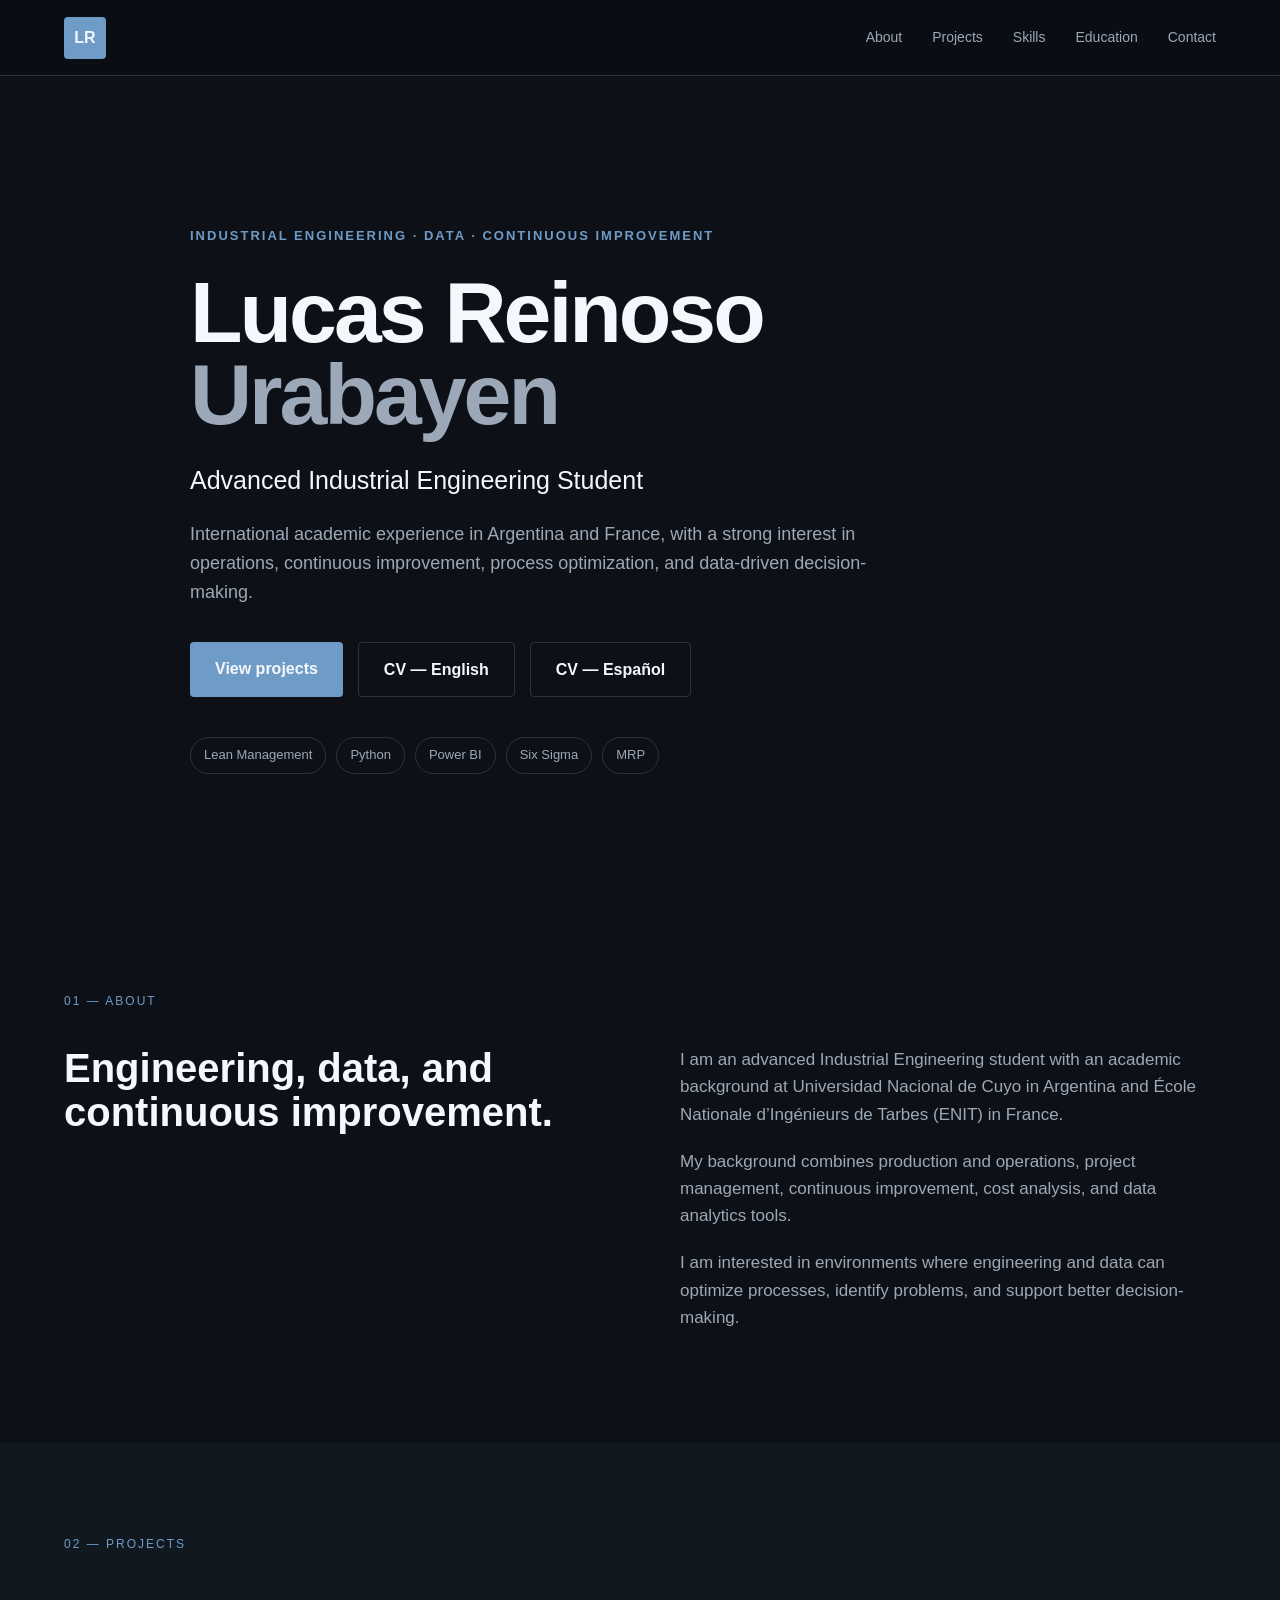
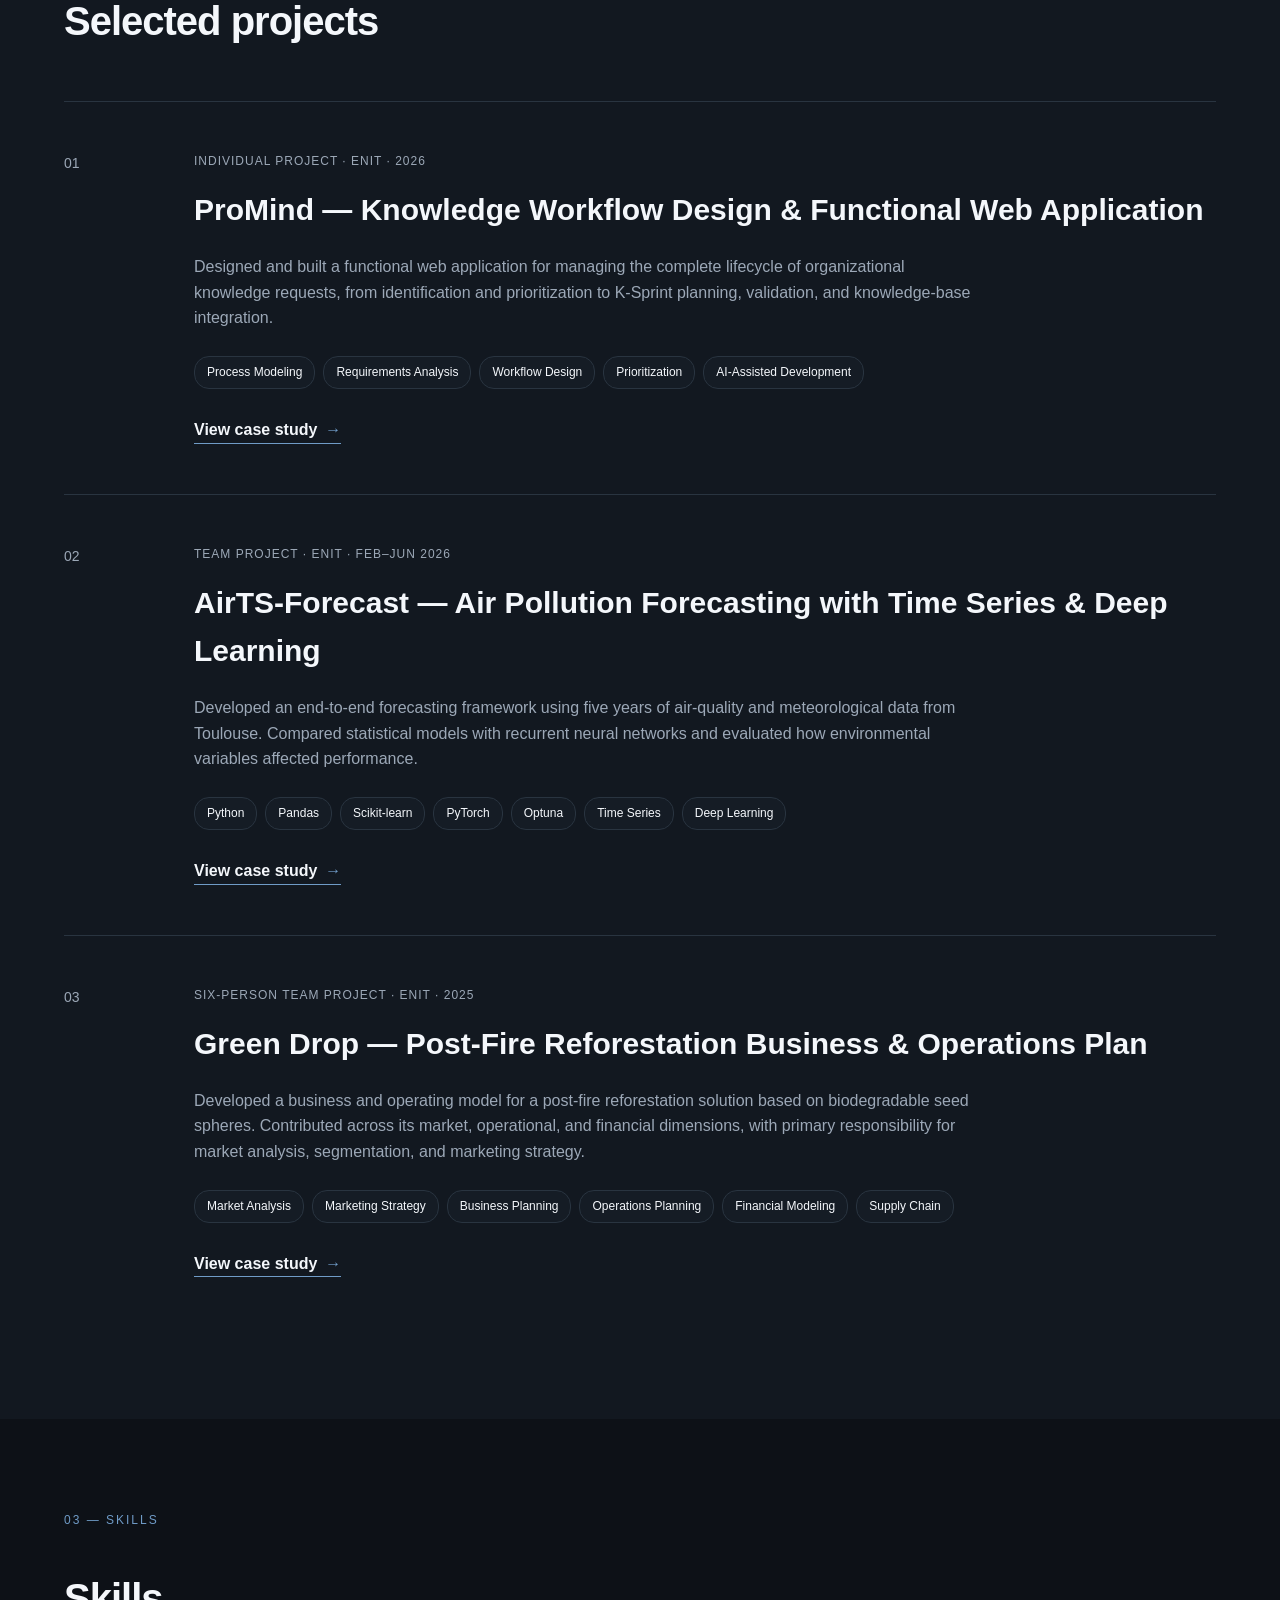
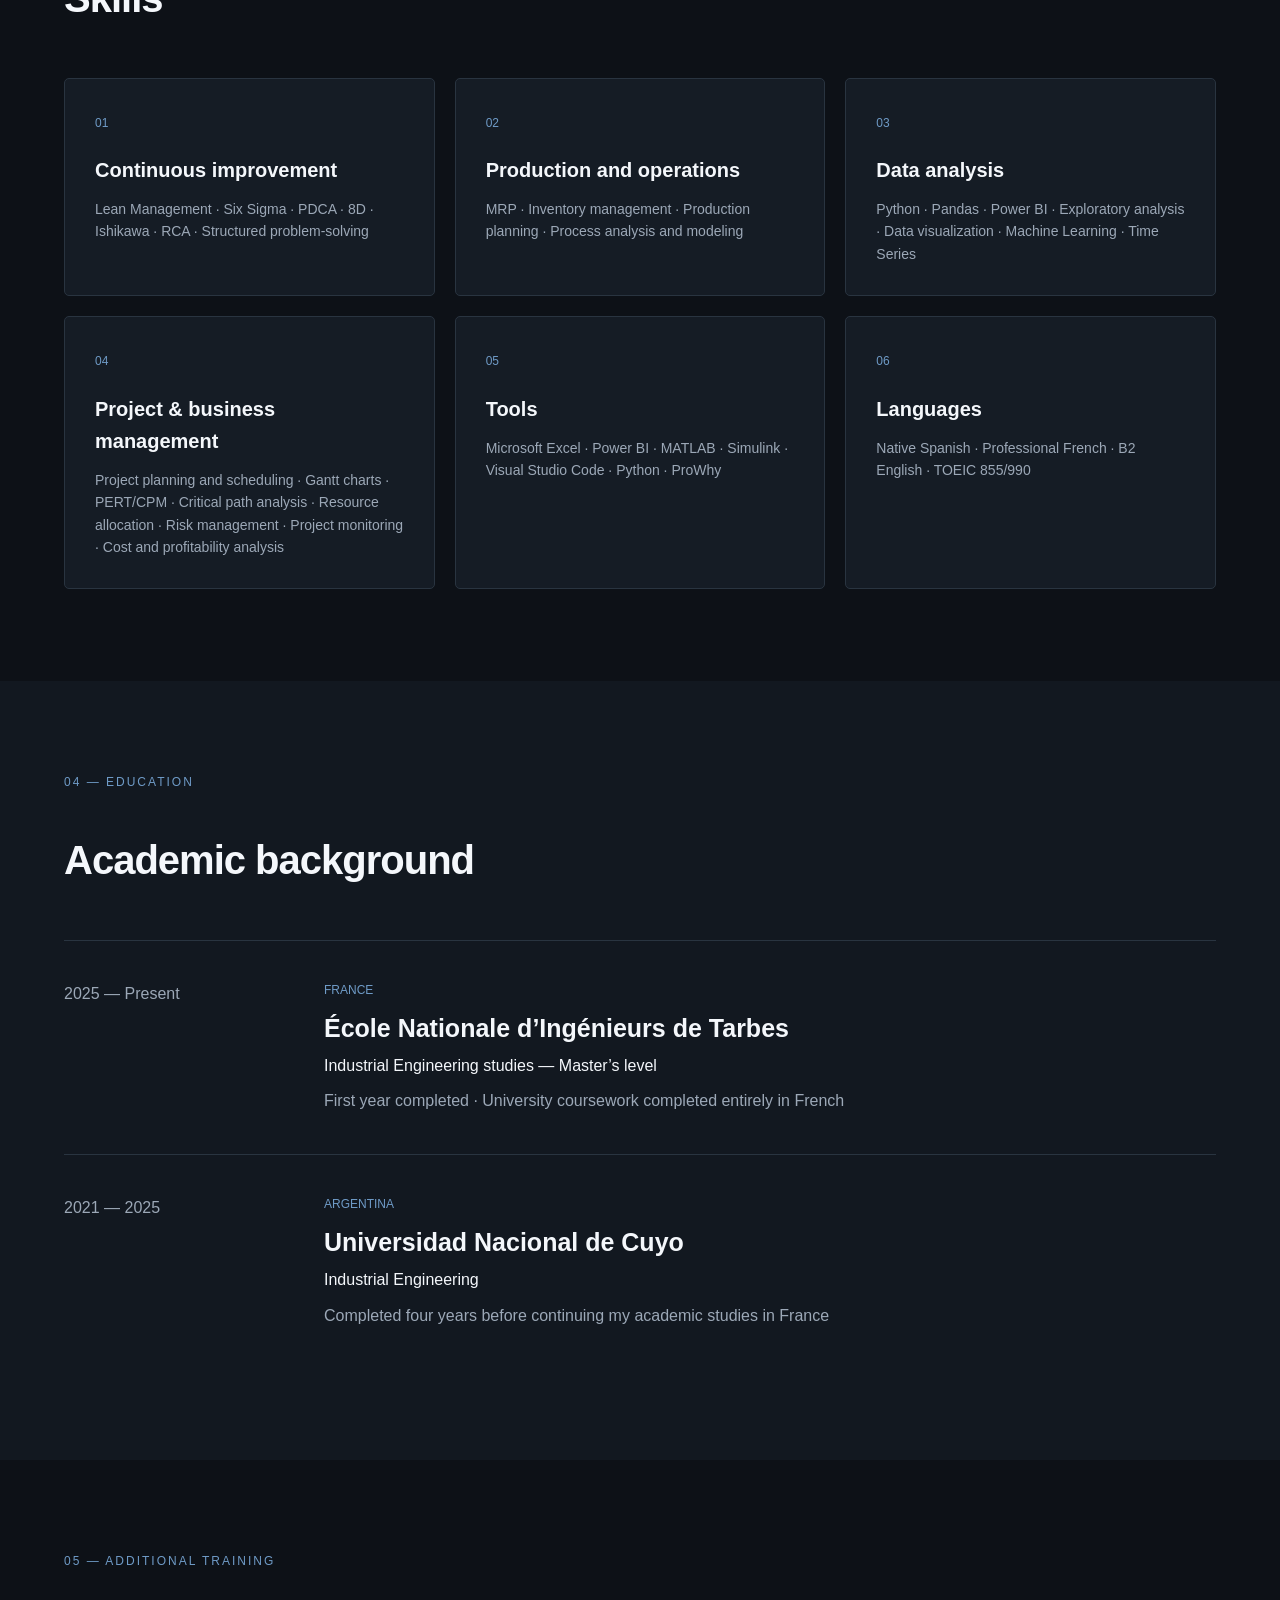
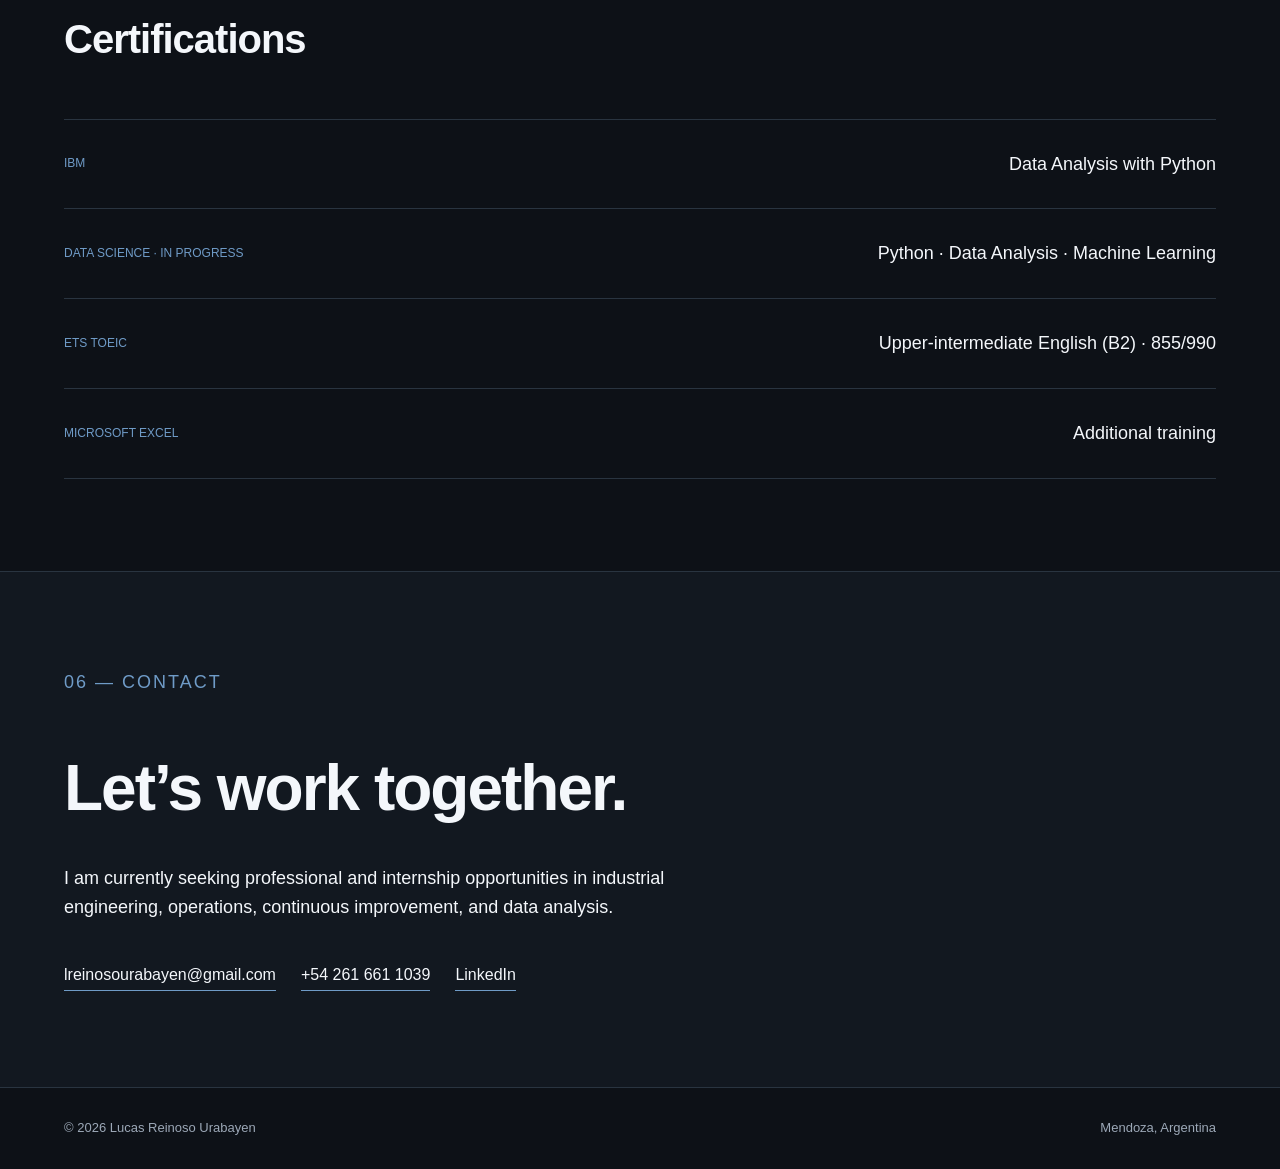
==== index.html @ ca8083bd "Add MATLAB and Simulink skills" ====
<!DOCTYPE html>
<html lang="en">
<head>
    <meta charset="UTF-8">
    <meta name="viewport" content="width=device-width, initial-scale=1.0">

    <title>Lucas Reinoso Urabayen | Industrial Engineering</title>

    <meta
        name="description"
        content="Professional portfolio of Lucas Reinoso Urabayen. Industrial engineering, operations, continuous improvement, and data analysis."
    >

    <link rel="stylesheet" href="style.css">
</head>

<body>

    <a class="skip-link" href="#main-content">Skip to main content</a>

    <!-- NAVBAR -->
    <header class="navbar">
        <div class="container nav-container">

            <a href="#home" class="logo" aria-label="Go to homepage">
                LR
            </a>

            <button class="menu-toggle" type="button" aria-expanded="false" aria-controls="main-nav">
                <span class="sr-only">Open menu</span>
                <span aria-hidden="true"></span>
                <span aria-hidden="true"></span>
            </button>

            <nav id="main-nav" aria-label="Main navigation">
                <a href="#about">About</a>
                <a href="#projects">Projects</a>
                <a href="#skills">Skills</a>
                <a href="#education">Education</a>
                <a href="#contact">Contact</a>
            </nav>

        </div>
    </header>


    <main id="main-content">

        <!-- HERO -->
        <section id="home" class="hero">

            <div class="container hero-content">

                <p class="eyebrow">
                    INDUSTRIAL ENGINEERING · DATA · CONTINUOUS IMPROVEMENT
                </p>

                <h1>
                    Lucas Reinoso
                    <span>Urabayen</span>
                </h1>

                <h2>
                    Advanced Industrial Engineering Student
                </h2>

                <p class="hero-description">
                    International academic experience in Argentina and France,
                    with a strong interest in operations, continuous improvement,
                    process optimization, and data-driven decision-making.
                </p>

                <div class="hero-buttons">

                    <a href="#projects" class="btn primary">
                        View projects
                    </a>

                    <a
                        href="Lucas_Reinoso_Urabayen_CV.pdf"
                        target="_blank"
                        rel="noopener noreferrer"
                        class="btn secondary"
                    >
                        CV — English
                    </a>

                    <a
                        href="Lucas_Reinoso_Urabayen_CV_ES.pdf"
                        target="_blank"
                        rel="noopener noreferrer"
                        class="btn secondary"
                    >
                        CV — Español
                    </a>

                </div>

                <div class="hero-tags">

                    <span>Lean Management</span>
                    <span>Python</span>
                    <span>Power BI</span>
                    <span>Six Sigma</span>
                    <span>MRP</span>

                </div>

            </div>

        </section>


        <!-- ABOUT -->
        <section id="about" class="section">

            <div class="container">

                <p class="section-label">01 — ABOUT</p>

                <div class="about-grid">

                    <div>
                        <h2>
                            Engineering, data, and continuous improvement.
                        </h2>
                    </div>

                    <div class="about-text">

                        <p>
                            I am an advanced Industrial Engineering student with
                            an academic background at Universidad Nacional de
                            Cuyo in Argentina and École Nationale d’Ingénieurs
                            de Tarbes (ENIT) in France.
                        </p>

                        <p>
                            My background combines production and operations,
                            project management, continuous improvement, cost
                            analysis, and data analytics tools.
                        </p>

                        <p>
                            I am interested in environments where engineering
                            and data can optimize processes, identify problems,
                            and support better decision-making.
                        </p>

                    </div>

                </div>

            </div>

        </section>


        <!-- PROJECTS -->
        <section id="projects" class="section projects-section">

            <div class="container">

                <p class="section-label">02 — PROJECTS</p>

                <h2 class="section-title">
                    Selected projects
                </h2>


                <!-- PROJECT 1 -->
                <article class="project-card">

                    <div class="project-number">
                        01
                    </div>

                    <div class="project-content">

                        <p class="project-type">
                            INDIVIDUAL PROJECT · ENIT · 2026
                        </p>

                        <h3>
                            ProMind — Knowledge Workflow Design &amp; Functional Web Application
                        </h3>

                        <p>
                            Designed and built a functional web application for
                            managing the complete lifecycle of organizational
                            knowledge requests, from identification and prioritization
                            to K-Sprint planning, validation, and knowledge-base integration.
                        </p>

                        <div class="project-tags">

                            <span>Process Modeling</span>
                            <span>Requirements Analysis</span>
                            <span>Workflow Design</span>
                            <span>Prioritization</span>
                            <span>AI-Assisted Development</span>

                        </div>

                        <a class="project-link" href="promind.html">
                            View case study <span aria-hidden="true">→</span>
                        </a>

                    </div>

                </article>


                <!-- PROJECT 2 -->
                <article class="project-card">

                    <div class="project-number">
                        02
                    </div>

                    <div class="project-content">

                        <p class="project-type">
                            TEAM PROJECT · ENIT · FEB–JUN 2026
                        </p>

                        <h3>
                            AirTS-Forecast — Air Pollution Forecasting with Time Series &amp; Deep Learning
                        </h3>

                        <p>
                            Developed an end-to-end forecasting framework using five
                            years of air-quality and meteorological data from Toulouse.
                            Compared statistical models with recurrent neural networks
                            and evaluated how environmental variables affected performance.
                        </p>

                        <div class="project-tags">

                            <span>Python</span>
                            <span>Pandas</span>
                            <span>Scikit-learn</span>
                            <span>PyTorch</span>
                            <span>Optuna</span>
                            <span>Time Series</span>
                            <span>Deep Learning</span>

                        </div>

                        <a class="project-link" href="airts-forecast.html">
                            View case study <span aria-hidden="true">→</span>
                        </a>

                    </div>

                </article>


                <!-- PROJECT 3 -->
                <article class="project-card">

                    <div class="project-number">
                        03
                    </div>

                    <div class="project-content">

                        <p class="project-type">
                            SIX-PERSON TEAM PROJECT · ENIT · 2025
                        </p>

                        <h3>
                            Green Drop — Post-Fire Reforestation Business &amp; Operations Plan
                        </h3>

                        <p>
                            Developed a business and operating model for a post-fire
                            reforestation solution based on biodegradable seed spheres.
                            Contributed across its market, operational, and financial
                            dimensions, with primary responsibility for market analysis,
                            segmentation, and marketing strategy.
                        </p>

                        <div class="project-tags">

                            <span>Market Analysis</span>
                            <span>Marketing Strategy</span>
                            <span>Business Planning</span>
                            <span>Operations Planning</span>
                            <span>Financial Modeling</span>
                            <span>Supply Chain</span>

                        </div>

                        <a class="project-link" href="green-drop.html">
                            View case study <span aria-hidden="true">→</span>
                        </a>

                    </div>

                </article>

            </div>

        </section>


        <!-- SKILLS -->
        <section id="skills" class="section">

            <div class="container">

                <p class="section-label">03 — SKILLS</p>

                <h2 class="section-title">
                    Skills
                </h2>

                <div class="skills-grid">


                    <div class="skill-card">

                        <span class="skill-number">01</span>

                        <h3>
                            Continuous improvement
                        </h3>

                        <p>
                            Lean Management · Six Sigma · PDCA · 8D · Ishikawa ·
                            RCA · Structured problem-solving
                        </p>

                    </div>


                    <div class="skill-card">

                        <span class="skill-number">02</span>

                        <h3>
                            Production and operations
                        </h3>

                        <p>
                            MRP · Inventory management · Production planning ·
                            Process analysis and modeling
                        </p>

                    </div>


                    <div class="skill-card">

                        <span class="skill-number">03</span>

                        <h3>
                            Data analysis
                        </h3>

                        <p>
                            Python · Pandas · Power BI · Exploratory analysis ·
                            Data visualization · Machine Learning · Time Series
                        </p>

                    </div>


                    <div class="skill-card">

                        <span class="skill-number">04</span>

                        <h3>
                            Project &amp; business management
                        </h3>

                        <p>
                            Project planning and scheduling · Gantt charts · PERT/CPM ·
                            Critical path analysis · Resource allocation · Risk management ·
                            Project monitoring · Cost and profitability analysis
                        </p>

                    </div>


                    <div class="skill-card">

                        <span class="skill-number">05</span>

                        <h3>
                            Tools
                        </h3>

                        <p>
                            Microsoft Excel · Power BI · MATLAB · Simulink ·
                            Visual Studio Code · Python · ProWhy
                        </p>

                    </div>


                    <div class="skill-card">

                        <span class="skill-number">06</span>

                        <h3>
                            Languages
                        </h3>

                        <p>
                            Native Spanish · Professional French · B2 English ·
                            TOEIC 855/990
                        </p>

                    </div>

                </div>

            </div>

        </section>


        <!-- EDUCATION -->
        <section id="education" class="section education-section">

            <div class="container">

                <p class="section-label">04 — EDUCATION</p>

                <h2 class="section-title">
                    Academic background
                </h2>


                <div class="education-item">

                    <div class="education-year">
                        2025 — Present
                    </div>

                    <div>

                        <p class="education-country">
                            FRANCE
                        </p>

                        <h3>
                            École Nationale d’Ingénieurs de Tarbes
                        </h3>

                        <p>
                            Industrial Engineering studies — Master’s level
                        </p>

                        <span>
                            First year completed · University coursework
                            completed entirely in French
                        </span>

                    </div>

                </div>


                <div class="education-item">

                    <div class="education-year">
                        2021 — 2025
                    </div>

                    <div>

                        <p class="education-country">
                            ARGENTINA
                        </p>

                        <h3>
                            Universidad Nacional de Cuyo
                        </h3>

                        <p>
                            Industrial Engineering
                        </p>

                        <span>
                            Completed four years before continuing my academic
                            studies in France
                        </span>

                    </div>

                </div>

            </div>

        </section>


        <!-- CERTIFICATIONS -->
        <section class="section">

            <div class="container">

                <p class="section-label">05 — ADDITIONAL TRAINING</p>

                <h2 class="section-title">
                    Certifications
                </h2>

                <div class="certifications">

                    <div class="certification">
                        <span>IBM</span>
                        <h3>
                            Data Analysis with Python
                        </h3>
                    </div>

                    <div class="certification">
                        <span>DATA SCIENCE · IN PROGRESS</span>
                        <h3>
                            Python · Data Analysis · Machine Learning
                        </h3>
                    </div>

                    <div class="certification">
                        <span>ETS TOEIC</span>
                        <h3>
                            Upper-intermediate English (B2) · 855/990
                        </h3>
                    </div>

                    <div class="certification">
                        <span>MICROSOFT EXCEL</span>
                        <h3>
                            Additional training
                        </h3>
                    </div>

                </div>

            </div>

        </section>


        <!-- CONTACT -->
        <section id="contact" class="contact-section">

            <div class="container">

                <p class="section-label">
                    06 — CONTACT
                </p>

                <h2>
                    Let’s work together.
                </h2>

                <p>
                    I am currently seeking professional and internship
                    opportunities in industrial engineering, operations,
                    continuous improvement, and data analysis.
                </p>

                <div class="contact-links">

                    <a href="mailto:lreinosourabayen@gmail.com">
                        lreinosourabayen@gmail.com
                    </a>

                    <a href="tel:+542616611039">
                        +54 261 661 1039
                    </a>

                    <a
                        href="https://www.linkedin.com/in/lucas-reinoso-057987300"
                        target="_blank"
                        rel="noopener noreferrer"
                    >
                        LinkedIn
                    </a>

                </div>

            </div>

        </section>

    </main>


    <!-- FOOTER -->
    <footer>

        <div class="container footer-content">

            <p>
                © <span id="year"></span> Lucas Reinoso Urabayen
            </p>

            <p>
                Mendoza, Argentina
            </p>

        </div>

    </footer>


    <script src="script.js"></script>

</body>
</html>
---- style.css ----
/* =========================
   VARIABLES
========================= */

:root {
    --background: #0d1117;
    --background-light: #121820;
    --card: #151c25;

    --text: #f4f7fb;
    --text-secondary: #9ca8b7;

    --accent: #6f9bc7;
    --border: #293440;

    --max-width: 1180px;
}


/* =========================
   RESET
========================= */

* {
    margin: 0;
    padding: 0;
    box-sizing: border-box;
}


html {
    scroll-behavior: smooth;
}


section[id] {
    scroll-margin-top: 74px;
}


body {
    font-family:
        Inter,
        Arial,
        Helvetica,
        sans-serif;

    background: var(--background);
    color: var(--text);

    line-height: 1.6;
}


.skip-link {
    position: fixed;
    top: 12px;
    left: 12px;
    z-index: 2000;
    padding: 10px 14px;
    background: var(--text);
    color: var(--background);
    transform: translateY(-150%);
}


.skip-link:focus {
    transform: translateY(0);
}


.sr-only {
    position: absolute;
    width: 1px;
    height: 1px;
    padding: 0;
    margin: -1px;
    overflow: hidden;
    clip: rect(0, 0, 0, 0);
    white-space: nowrap;
    border: 0;
}


a {
    color: inherit;
    text-decoration: none;
}


a:focus-visible,
button:focus-visible {
    outline: 2px solid var(--accent);
    outline-offset: 4px;
}


.container {
    width: 90%;
    max-width: var(--max-width);

    margin: 0 auto;
}



/* =========================
   NAVBAR
========================= */

.navbar {
    position: fixed;

    top: 0;
    left: 0;

    width: 100%;

    background: rgba(11, 15, 20, 0.9);

    border-bottom: 1px solid var(--border);

    backdrop-filter: blur(15px);

    z-index: 1000;
}


.nav-container {
    height: 75px;

    display: flex;
    align-items: center;
    justify-content: space-between;
}


.logo {
    display: flex;

    align-items: center;
    justify-content: center;

    width: 42px;
    height: 42px;

    border-radius: 4px;

    background: var(--accent);

    font-weight: 700;
}


.menu-toggle {
    display: none;
    width: 42px;
    height: 42px;
    padding: 10px;
    border: 1px solid var(--border);
    background: transparent;
    color: var(--text);
    cursor: pointer;
}


.menu-toggle span[aria-hidden="true"] {
    display: block;
    height: 1px;
    margin: 6px 0;
    background: currentColor;
}


nav {
    display: flex;
    gap: 30px;
}


nav a {
    color: var(--text-secondary);

    font-size: 14px;

    transition: 0.3s;
}


nav a:hover {
    color: var(--text);
}



/* =========================
   HERO
========================= */

.hero {
    min-height: 100vh;

    display: flex;
    align-items: center;

    padding-top: 100px;
}


.hero-content {
    max-width: 900px;
}


.eyebrow {
    color: var(--accent);

    font-size: 13px;
    font-weight: 600;

    letter-spacing: 2px;

    margin-bottom: 25px;
}


.hero h1 {
    font-size: clamp(48px, 7vw, 86px);

    line-height: 0.95;

    letter-spacing: -3px;

    margin-bottom: 25px;
}


.hero h1 span {
    display: block;

    color: var(--text-secondary);
}


.hero h2 {
    font-size: 25px;

    font-weight: 400;

    margin-bottom: 20px;
}


.hero-description {
    max-width: 720px;

    color: var(--text-secondary);

    font-size: 18px;

    margin-bottom: 35px;
}


.hero-buttons {
    display: flex;
    gap: 15px;

    margin-bottom: 40px;
}


.btn {
    display: inline-block;

    padding: 14px 25px;

    border-radius: 4px;

    font-weight: 600;

    transition: 0.3s;
}


.primary {
    background: var(--accent);
}


.primary:hover {
    background: #82a9cf;
}


.secondary {
    border: 1px solid var(--border);
}


.secondary:hover {
    background: var(--background-light);
}


.hero-tags {
    display: flex;
    flex-wrap: wrap;

    gap: 10px;
}


.hero-tags span {
    padding: 7px 13px;

    border: 1px solid var(--border);

    border-radius: 20px;

    color: var(--text-secondary);

    font-size: 13px;
}



/* =========================
   SECTIONS
========================= */

.section {
    padding: 92px 0;
}


.section-label {
    color: var(--accent);

    letter-spacing: 2px;

    font-size: 12px;

    margin-bottom: 35px;
}


.section-title {
    font-size: 40px;

    margin-bottom: 48px;

    letter-spacing: -1px;
}



/* =========================
   ABOUT
========================= */

.about-grid {
    display: grid;

    grid-template-columns: 1fr 1fr;

    gap: 80px;
}


.about-grid h2 {
    font-size: 40px;

    line-height: 1.1;
}


.about-text p {
    color: var(--text-secondary);

    margin-bottom: 20px;

    font-size: 17px;
}



/* =========================
   PROJECTS
========================= */

.projects-section {
    background: var(--background-light);
}


.project-card {
    display: grid;

    grid-template-columns: 100px 1fr;

    gap: 30px;

    padding: 50px 0;

    border-top: 1px solid var(--border);
}


.project-number {
    color: var(--text-secondary);

    font-size: 14px;
}


.project-type {
    color: var(--accent);

    font-size: 12px;

    letter-spacing: 1px;

    margin-bottom: 10px;
}


.project-content h3 {
    font-size: 30px;

    margin-bottom: 20px;
}


.project-content > p {
    max-width: 780px;

    color: var(--text-secondary);

    margin-bottom: 15px;
}


.project-tags {
    display: flex;
    flex-wrap: wrap;

    gap: 8px;

    margin-top: 25px;
}


.project-tags span {
    background: var(--card);

    border: 1px solid var(--border);

    padding: 6px 12px;

    border-radius: 15px;

    font-size: 12px;
}

.project-link {
    display: inline-flex;
    align-items: center;
    gap: 8px;
    margin-top: 28px;
    color: var(--text);
    font-weight: 600;
    border-bottom: 1px solid var(--accent);
}

.project-link span {
    color: var(--accent);
    transition: transform 0.3s;
}

.project-link:hover span {
    transform: translateX(4px);
}

/* =========================
   PROJECT CASE STUDIES
========================= */

.case-nav { color: var(--text-secondary); font-size: 14px; }

.case-hero {
    padding: 160px 0 90px;
    background: var(--background-light);
    border-bottom: 1px solid var(--border);
}

.case-hero h1 {
    max-width: 960px;
    font-size: clamp(44px, 7vw, 78px);
    line-height: 1;
    letter-spacing: -3px;
    margin-bottom: 28px;
}

.case-intro { max-width: 800px; color: var(--text-secondary); font-size: 20px; }

.case-meta {
    display: grid;
    grid-template-columns: repeat(3, 1fr);
    gap: 25px;
    margin-top: 55px;
    padding-top: 28px;
    border-top: 1px solid var(--border);
}

.case-meta dt, .case-kicker {
    color: var(--accent);
    font-size: 12px;
    letter-spacing: 1.5px;
    text-transform: uppercase;
}

.case-meta dd { margin-top: 6px; color: var(--text-secondary); }

.case-layout {
    display: grid;
    grid-template-columns: 220px 1fr;
    gap: 70px;
    padding: 70px 0;
    border-top: 1px solid var(--border);
}

.case-layout:first-child { border-top: 0; }
.case-layout h2 { font-size: 32px; line-height: 1.15; }
.case-copy { max-width: 780px; }
.case-copy > p, .case-copy li { color: var(--text-secondary); font-size: 17px; }
.case-copy > p + p { margin-top: 18px; }
.case-copy ul { padding-left: 20px; }
.case-copy li + li { margin-top: 12px; }

.case-highlight {
    margin-top: 28px;
    padding: 24px;
    background: var(--card);
    border-left: 3px solid var(--accent);
}

.case-highlight strong { display: block; margin-bottom: 7px; }

.metric-grid {
    display: grid;
    grid-template-columns: repeat(4, 1fr);
    gap: 14px;
    margin-top: 28px;
}

.metric { padding: 22px; background: var(--card); border: 1px solid var(--border); }
.metric strong { display: block; color: var(--accent); font-size: 24px; }
.metric span { color: var(--text-secondary); font-size: 13px; }
.stack-group + .stack-group { margin-top: 22px; }
.stack-group h3 { margin-bottom: 10px; font-size: 16px; }
.case-footer-link { margin-top: 20px; }

.case-actions {
    display: flex;
    flex-wrap: wrap;
    align-items: center;
    gap: 24px;
    margin-top: 32px;
}

.case-actions .case-footer-link { margin-top: 0; }



/* =========================
   SKILLS
========================= */

.skills-grid {
    display: grid;

    grid-template-columns: repeat(3, 1fr);

    gap: 20px;
}


.skill-card {
    background: var(--card);

    border: 1px solid var(--border);

    padding: 30px;

    border-radius: 5px;

    min-height: 210px;

    transition: 0.3s;
}


.skill-card:hover {
    border-color: var(--accent);
}


.skill-number {
    color: var(--accent);

    font-size: 12px;
}


.skill-card h3 {
    font-size: 20px;

    margin: 20px 0 12px;
}


.skill-card p {
    color: var(--text-secondary);

    font-size: 14px;
}



/* =========================
   EDUCATION
========================= */

.education-section {
    background: var(--background-light);
}


.education-item {
    display: grid;

    grid-template-columns: 220px 1fr;

    gap: 40px;

    padding: 40px 0;

    border-top: 1px solid var(--border);
}


.education-year {
    color: var(--text-secondary);
}


.education-country {
    color: var(--accent);

    font-size: 12px;

    margin-bottom: 8px;
}


.education-item h3 {
    font-size: 25px;

    margin-bottom: 5px;
}


.education-item span {
    display: block;

    color: var(--text-secondary);

    margin-top: 10px;
}



/* =========================
   CERTIFICATIONS
========================= */

.certifications {
    border-top: 1px solid var(--border);
}


.certification {
    display: flex;

    justify-content: space-between;

    align-items: center;

    padding: 30px 0;

    border-bottom: 1px solid var(--border);
}


.certification span {
    color: var(--accent);

    font-size: 12px;
}


.certification h3 {
    font-size: 18px;

    font-weight: 400;
}



/* =========================
   CONTACT
========================= */

.contact-section {
    padding: 96px 0;
    background: var(--background-light);
    border-top: 1px solid var(--border);
}


.contact-section .section-label {
    color: var(--accent);
}


.contact-section h2 {
    font-size: clamp(40px, 6vw, 64px);

    letter-spacing: -2px;

    margin-bottom: 25px;
}


.contact-section p {
    max-width: 650px;

    font-size: 18px;

    margin-bottom: 40px;
}


.contact-links {
    display: flex;

    flex-wrap: wrap;

    gap: 25px;
}


.contact-links a {
    border-bottom: 1px solid var(--accent);

    padding-bottom: 3px;
}



/* =========================
   FOOTER
========================= */

footer {
    padding: 30px 0;

    border-top: 1px solid var(--border);
}


.footer-content {
    display: flex;

    justify-content: space-between;

    color: var(--text-secondary);

    font-size: 13px;
}



/* =========================
   RESPONSIVE
========================= */

@media (max-width: 850px) {

    .menu-toggle {
        display: block;
    }


    nav {
        position: absolute;
        top: 75px;
        left: 0;
        width: 100%;
        display: none;
        flex-direction: column;
        gap: 0;
        padding: 8px 5%;
        background: var(--background);
        border-bottom: 1px solid var(--border);
    }


    nav.is-open {
        display: flex;
    }


    nav a {
        padding: 13px 0;
    }


    .hero h1 {
        letter-spacing: -2px;
    }


    .about-grid {
        grid-template-columns: 1fr;

        gap: 35px;
    }


    .skills-grid {
        grid-template-columns: 1fr 1fr;
    }


    .education-item {
        grid-template-columns: 1fr;

        gap: 10px;
    }

    .case-layout {
        grid-template-columns: 1fr;
        gap: 25px;
    }

    .metric-grid {
        grid-template-columns: 1fr 1fr;
    }


}


@media (max-width: 600px) {

    .section {
        padding: 80px 0;
    }


    .skills-grid {
        grid-template-columns: 1fr;
    }


    .project-card {
        grid-template-columns: 1fr;
    }


    .hero-buttons {
        flex-direction: column;
    }


    .btn {
        text-align: center;
    }


    .certification {
        flex-direction: column;

        align-items: flex-start;

        gap: 10px;
    }


    .footer-content {
        flex-direction: column;

        gap: 5px;
    }

    .case-meta,
    .metric-grid {
        grid-template-columns: 1fr;
    }

    .case-hero h1 {
        letter-spacing: -2px;
    }

}


@media (prefers-reduced-motion: reduce) {
    html {
        scroll-behavior: auto;
    }

    *,
    *::before,
    *::after {
        transition-duration: 0.01ms !important;
    }
}
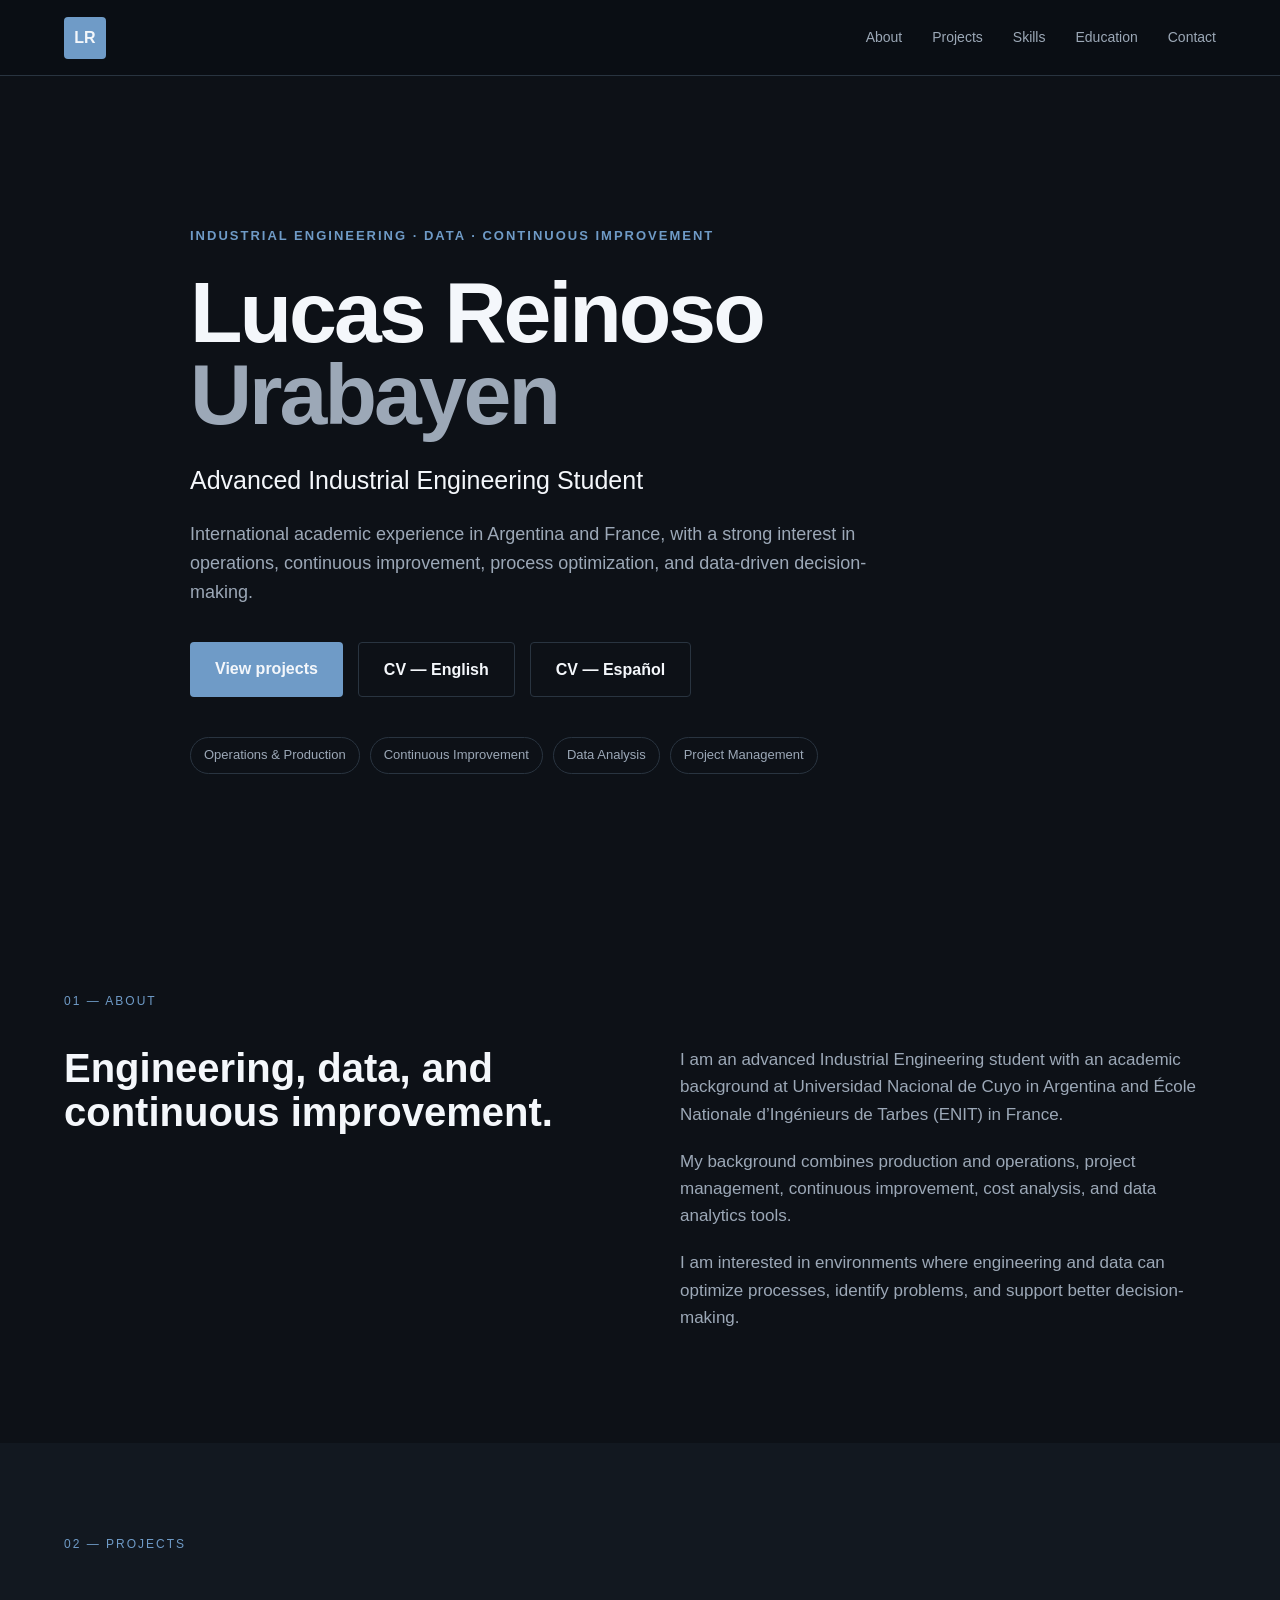
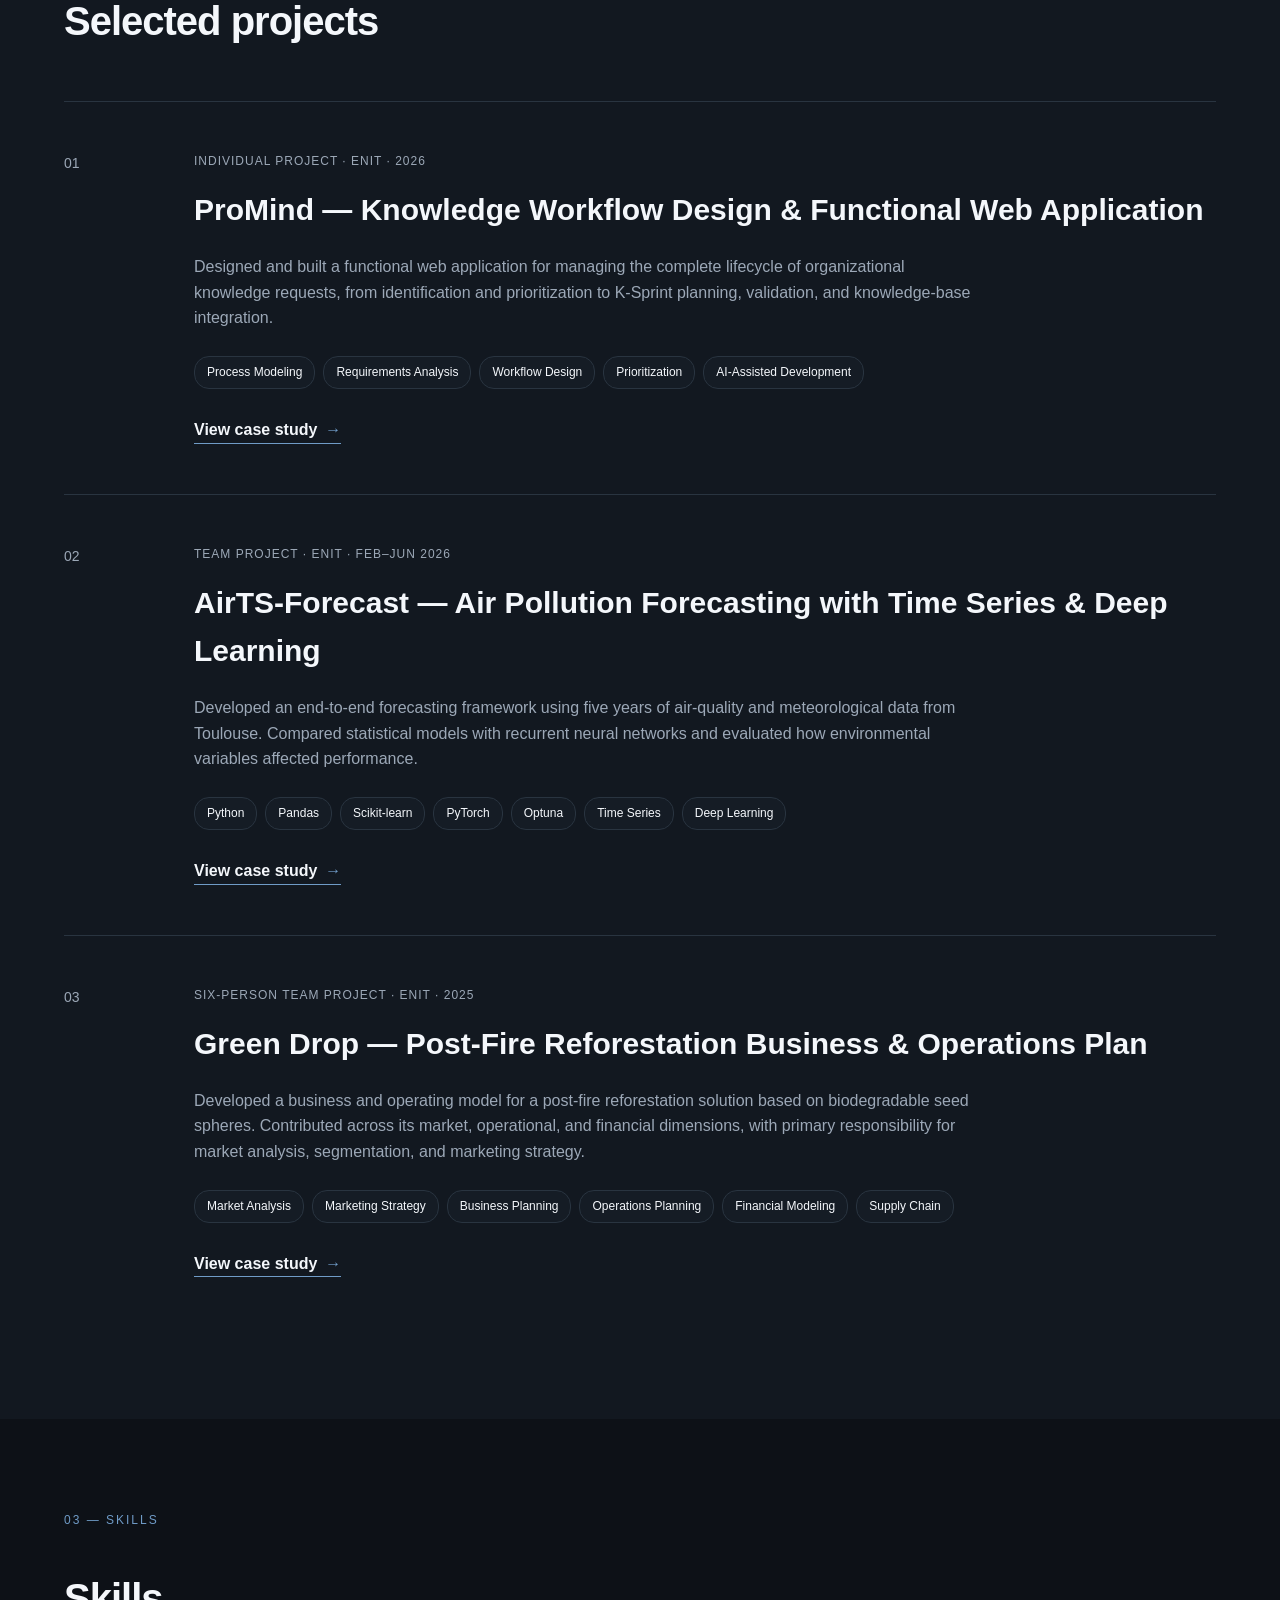
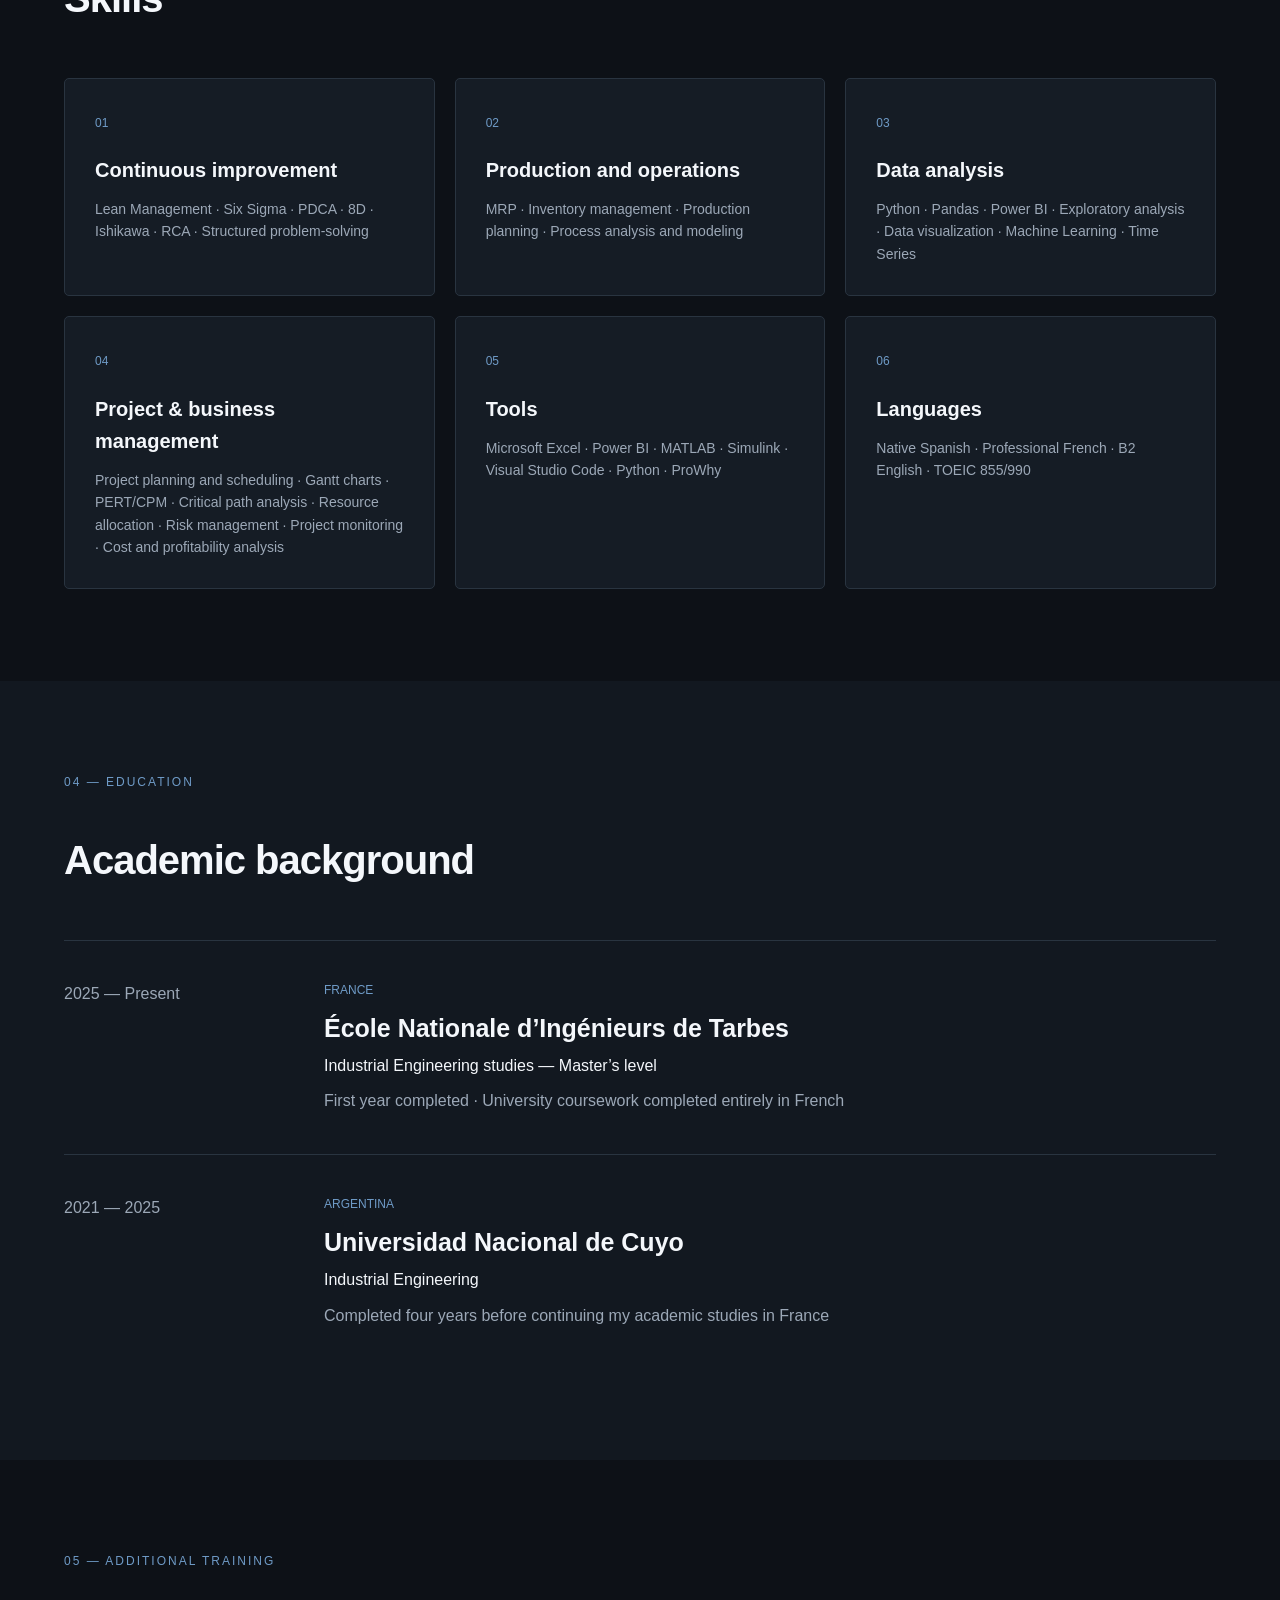
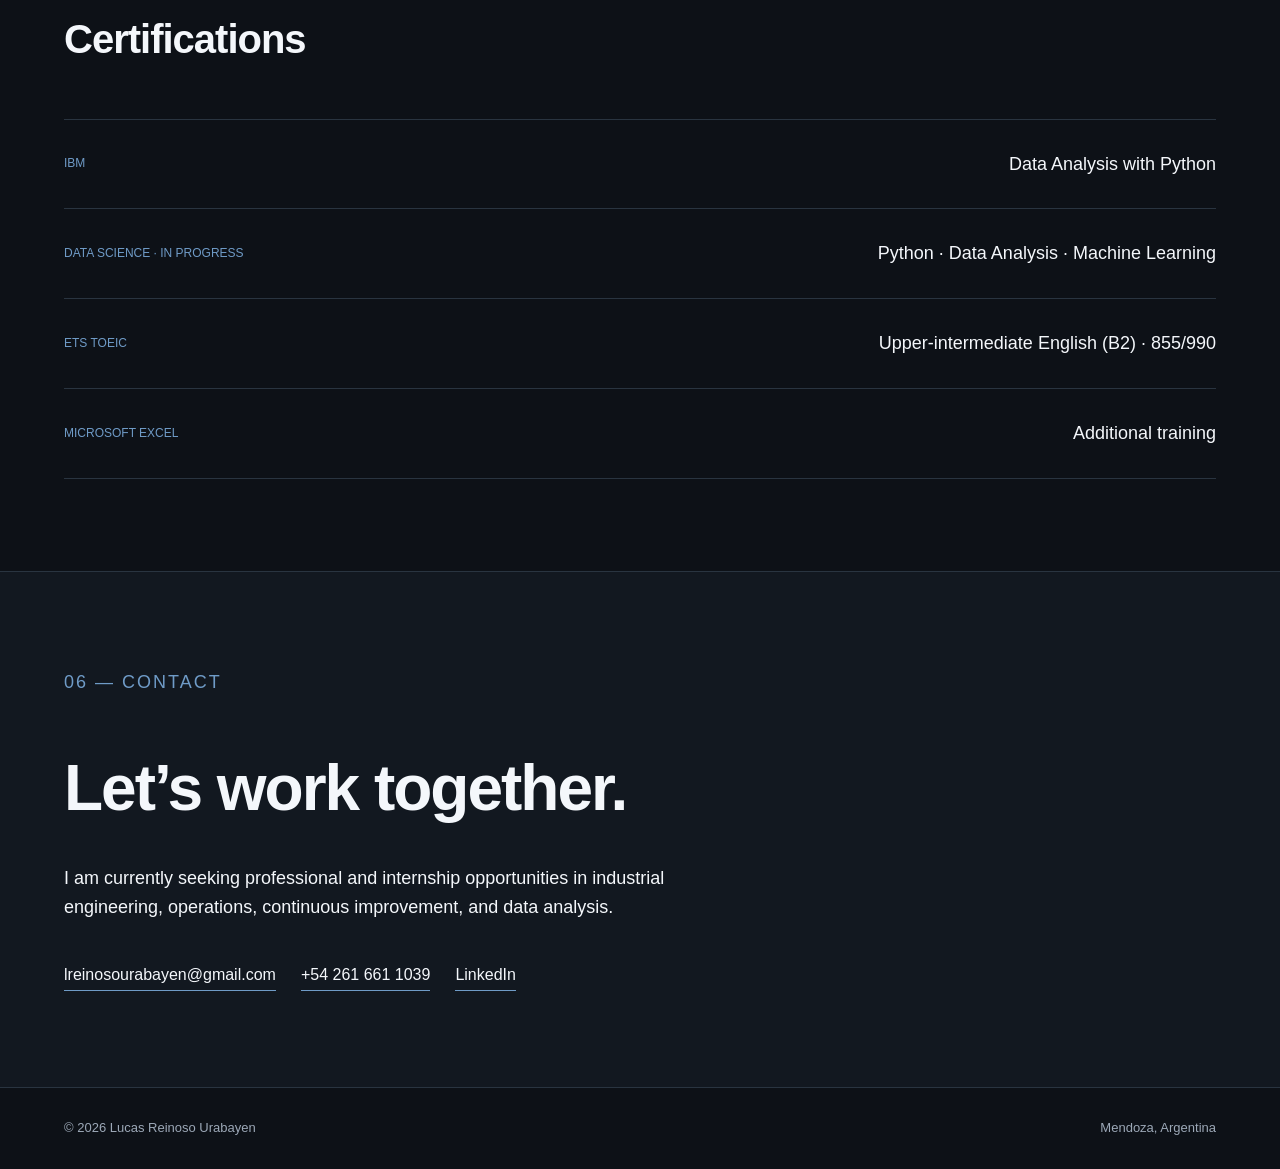
==== commit 6a968d1a: "Refine portfolio focus areas" ====
--- a/index.html
+++ b/index.html
@@ -98,11 +98,10 @@
 
                 <div class="hero-tags">
 
-                    <span>Lean Management</span>
-                    <span>Python</span>
-                    <span>Power BI</span>
-                    <span>Six Sigma</span>
-                    <span>MRP</span>
+                    <span>Operations &amp; Production</span>
+                    <span>Continuous Improvement</span>
+                    <span>Data Analysis</span>
+                    <span>Project Management</span>
 
                 </div>
 
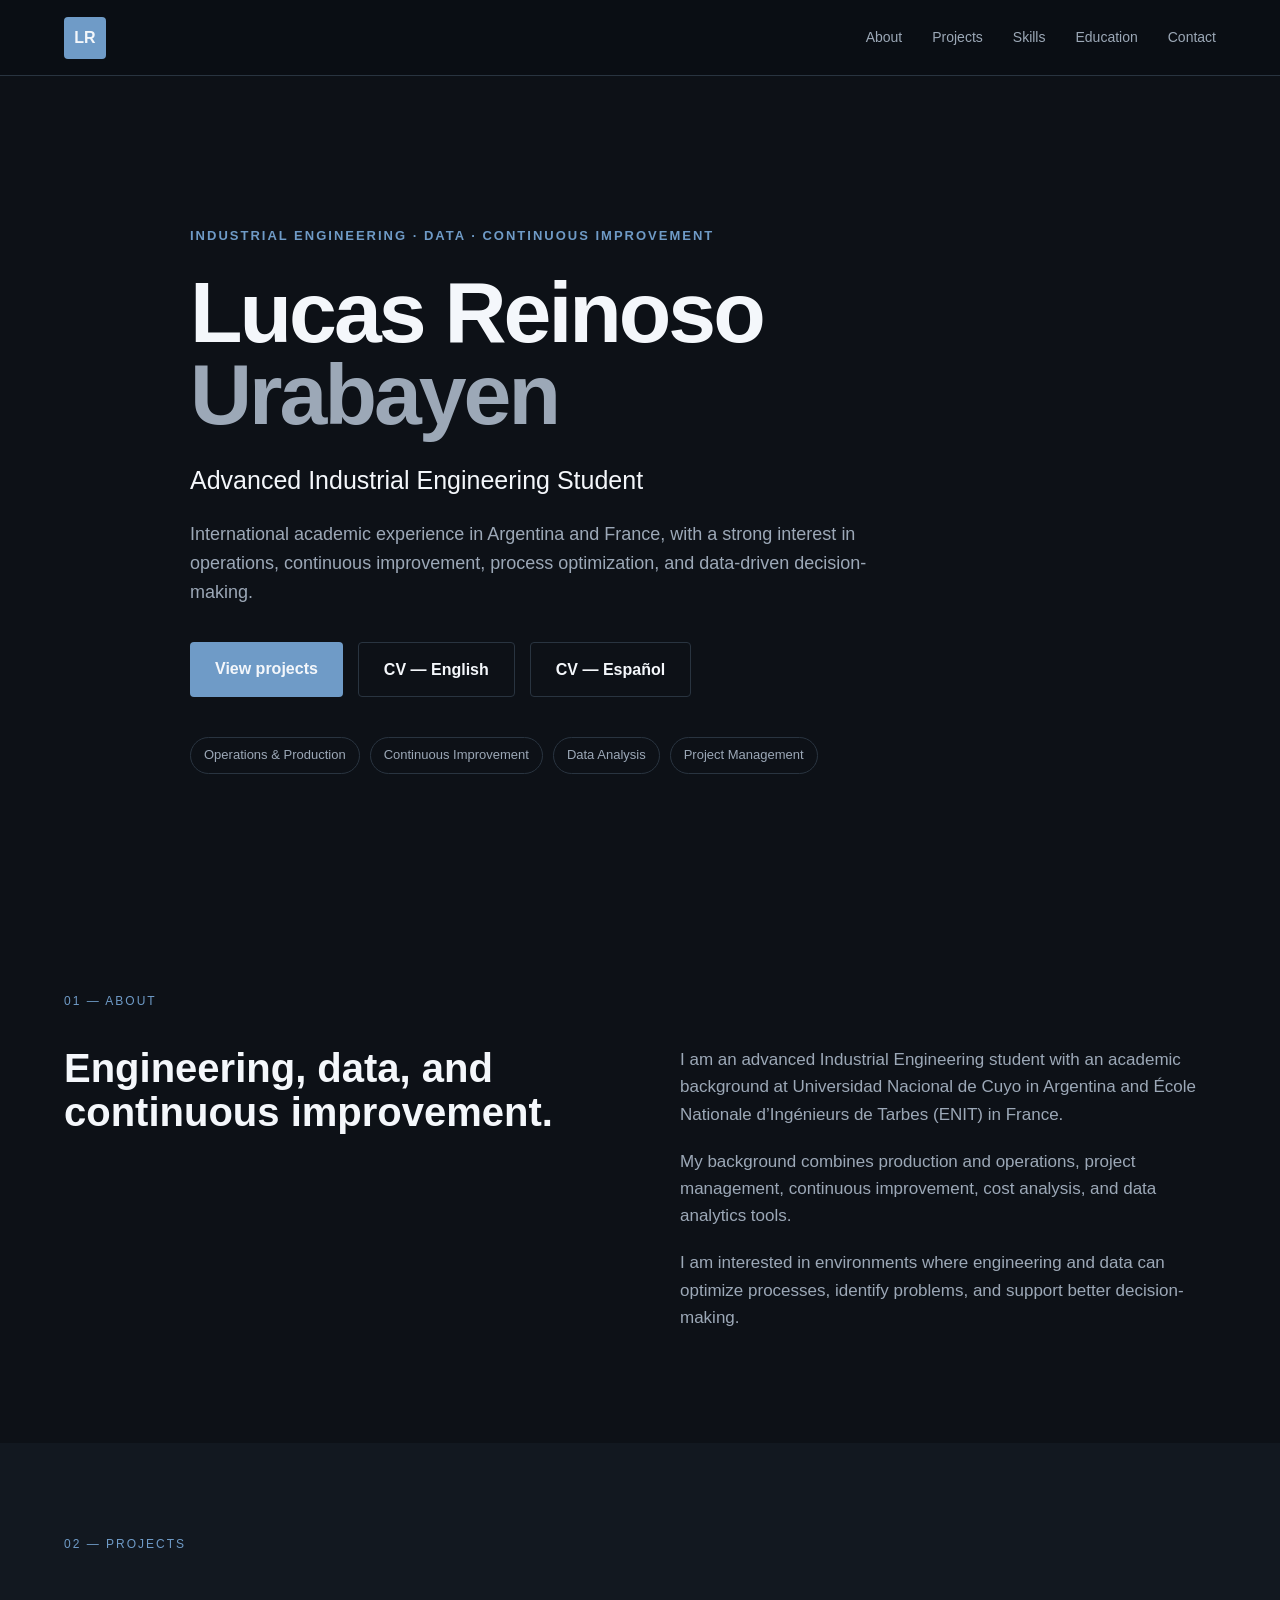
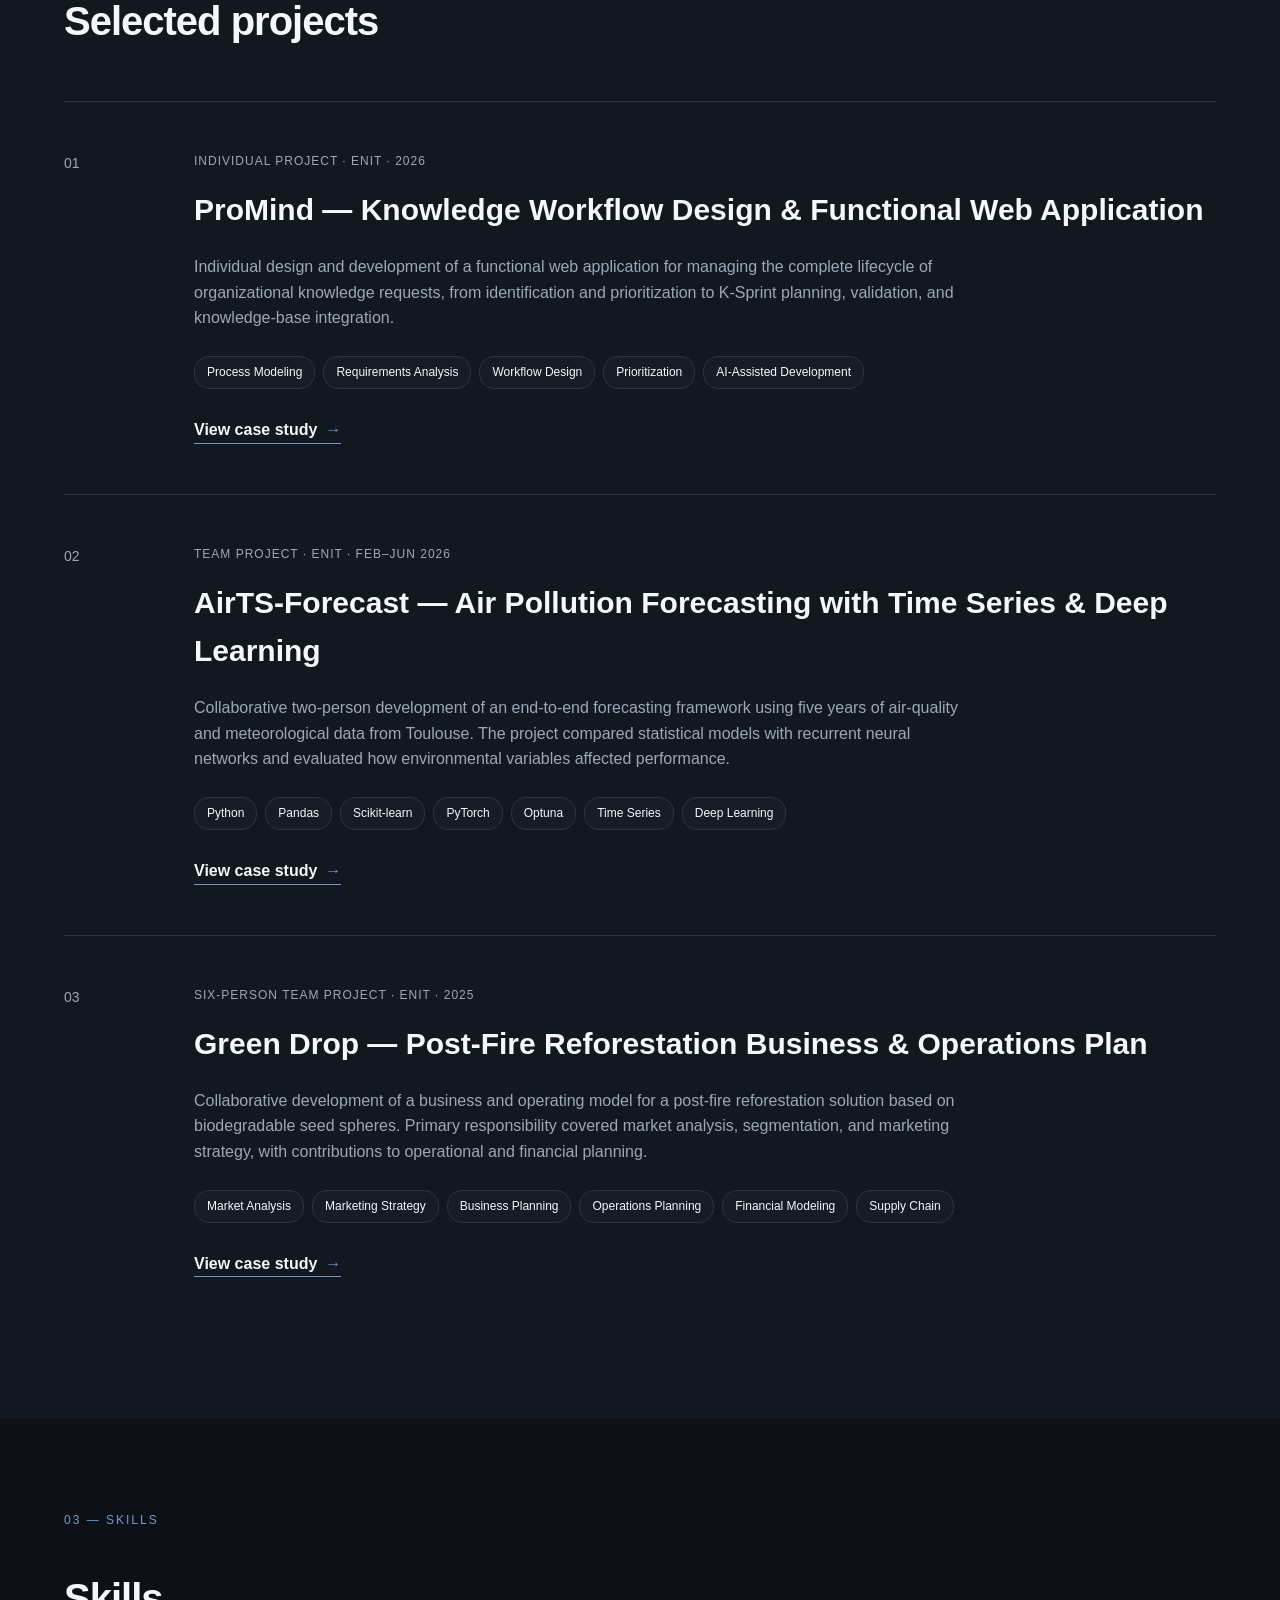
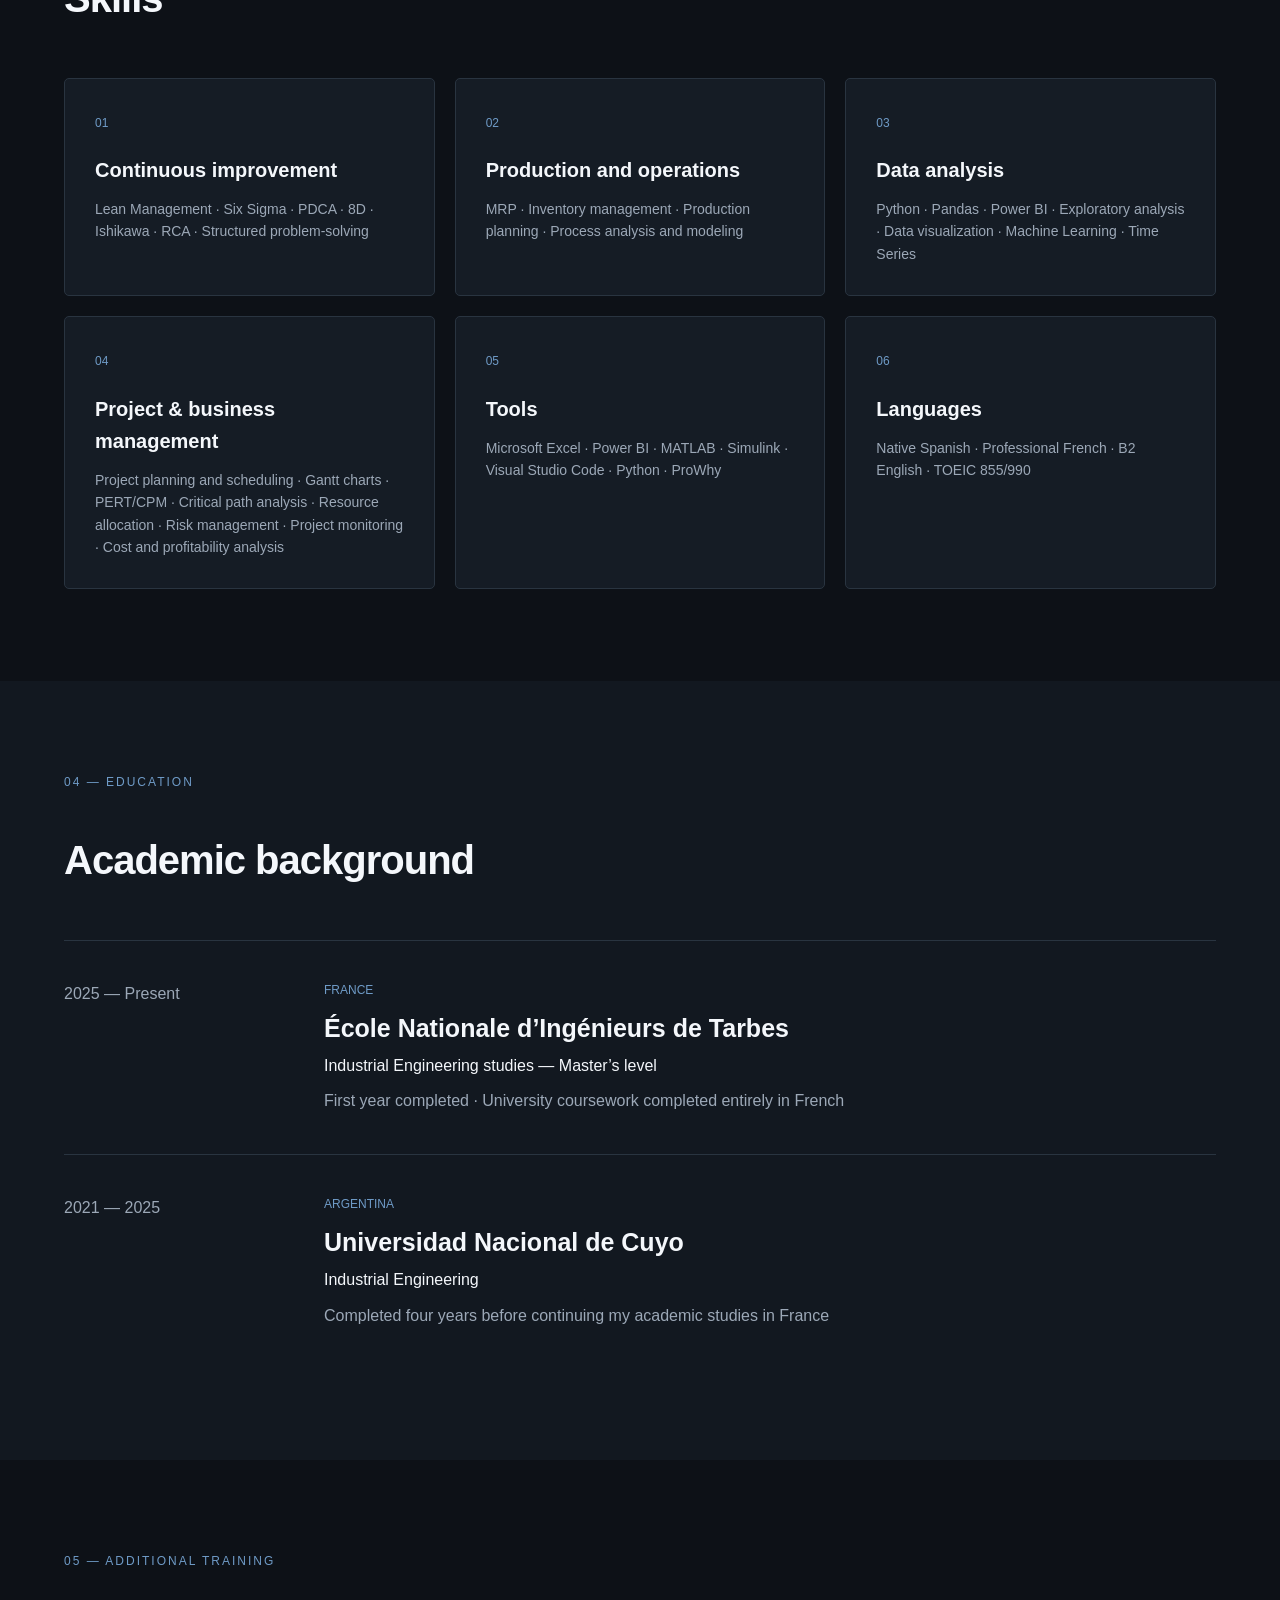
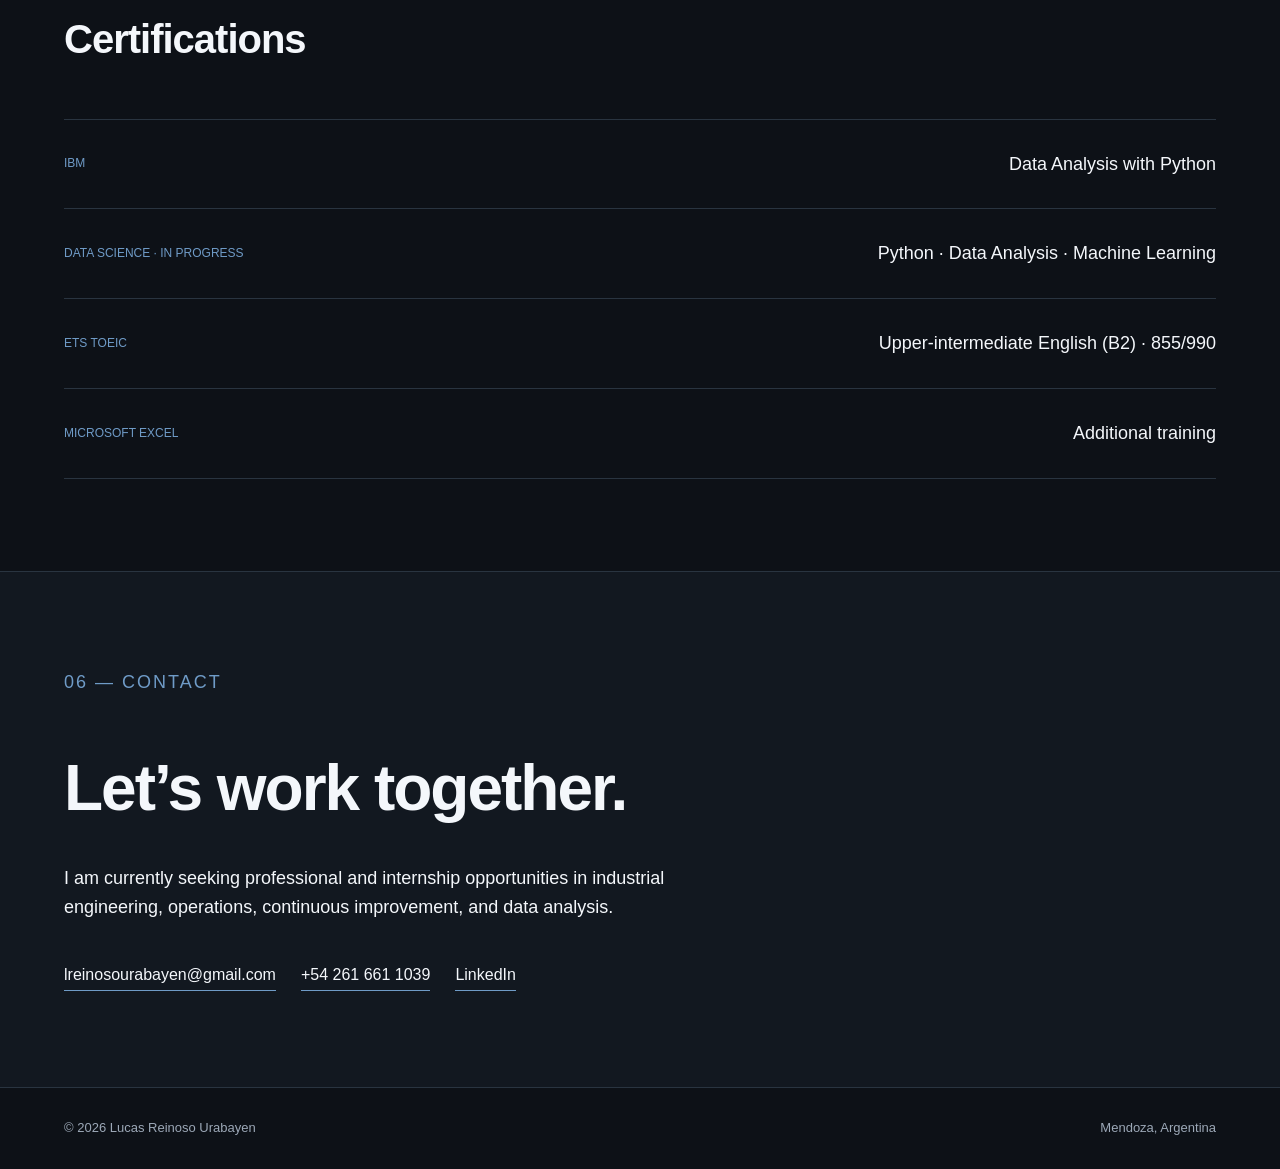
==== commit 6d3ec09f: "Clarify project attribution in English" ====
--- a/index.html
+++ b/index.html
@@ -185,10 +185,11 @@
                         </h3>
 
                         <p>
-                            Designed and built a functional web application for
-                            managing the complete lifecycle of organizational
-                            knowledge requests, from identification and prioritization
-                            to K-Sprint planning, validation, and knowledge-base integration.
+                            Individual design and development of a functional web
+                            application for managing the complete lifecycle of
+                            organizational knowledge requests, from identification and
+                            prioritization to K-Sprint planning, validation, and
+                            knowledge-base integration.
                         </p>
 
                         <div class="project-tags">
@@ -228,10 +229,11 @@
                         </h3>
 
                         <p>
-                            Developed an end-to-end forecasting framework using five
-                            years of air-quality and meteorological data from Toulouse.
-                            Compared statistical models with recurrent neural networks
-                            and evaluated how environmental variables affected performance.
+                            Collaborative two-person development of an end-to-end
+                            forecasting framework using five years of air-quality and
+                            meteorological data from Toulouse. The project compared
+                            statistical models with recurrent neural networks and evaluated
+                            how environmental variables affected performance.
                         </p>
 
                         <div class="project-tags">
@@ -273,11 +275,11 @@
                         </h3>
 
                         <p>
-                            Developed a business and operating model for a post-fire
-                            reforestation solution based on biodegradable seed spheres.
-                            Contributed across its market, operational, and financial
-                            dimensions, with primary responsibility for market analysis,
-                            segmentation, and marketing strategy.
+                            Collaborative development of a business and operating model
+                            for a post-fire reforestation solution based on biodegradable
+                            seed spheres. Primary responsibility covered market analysis,
+                            segmentation, and marketing strategy, with contributions to
+                            operational and financial planning.
                         </p>
 
                         <div class="project-tags">
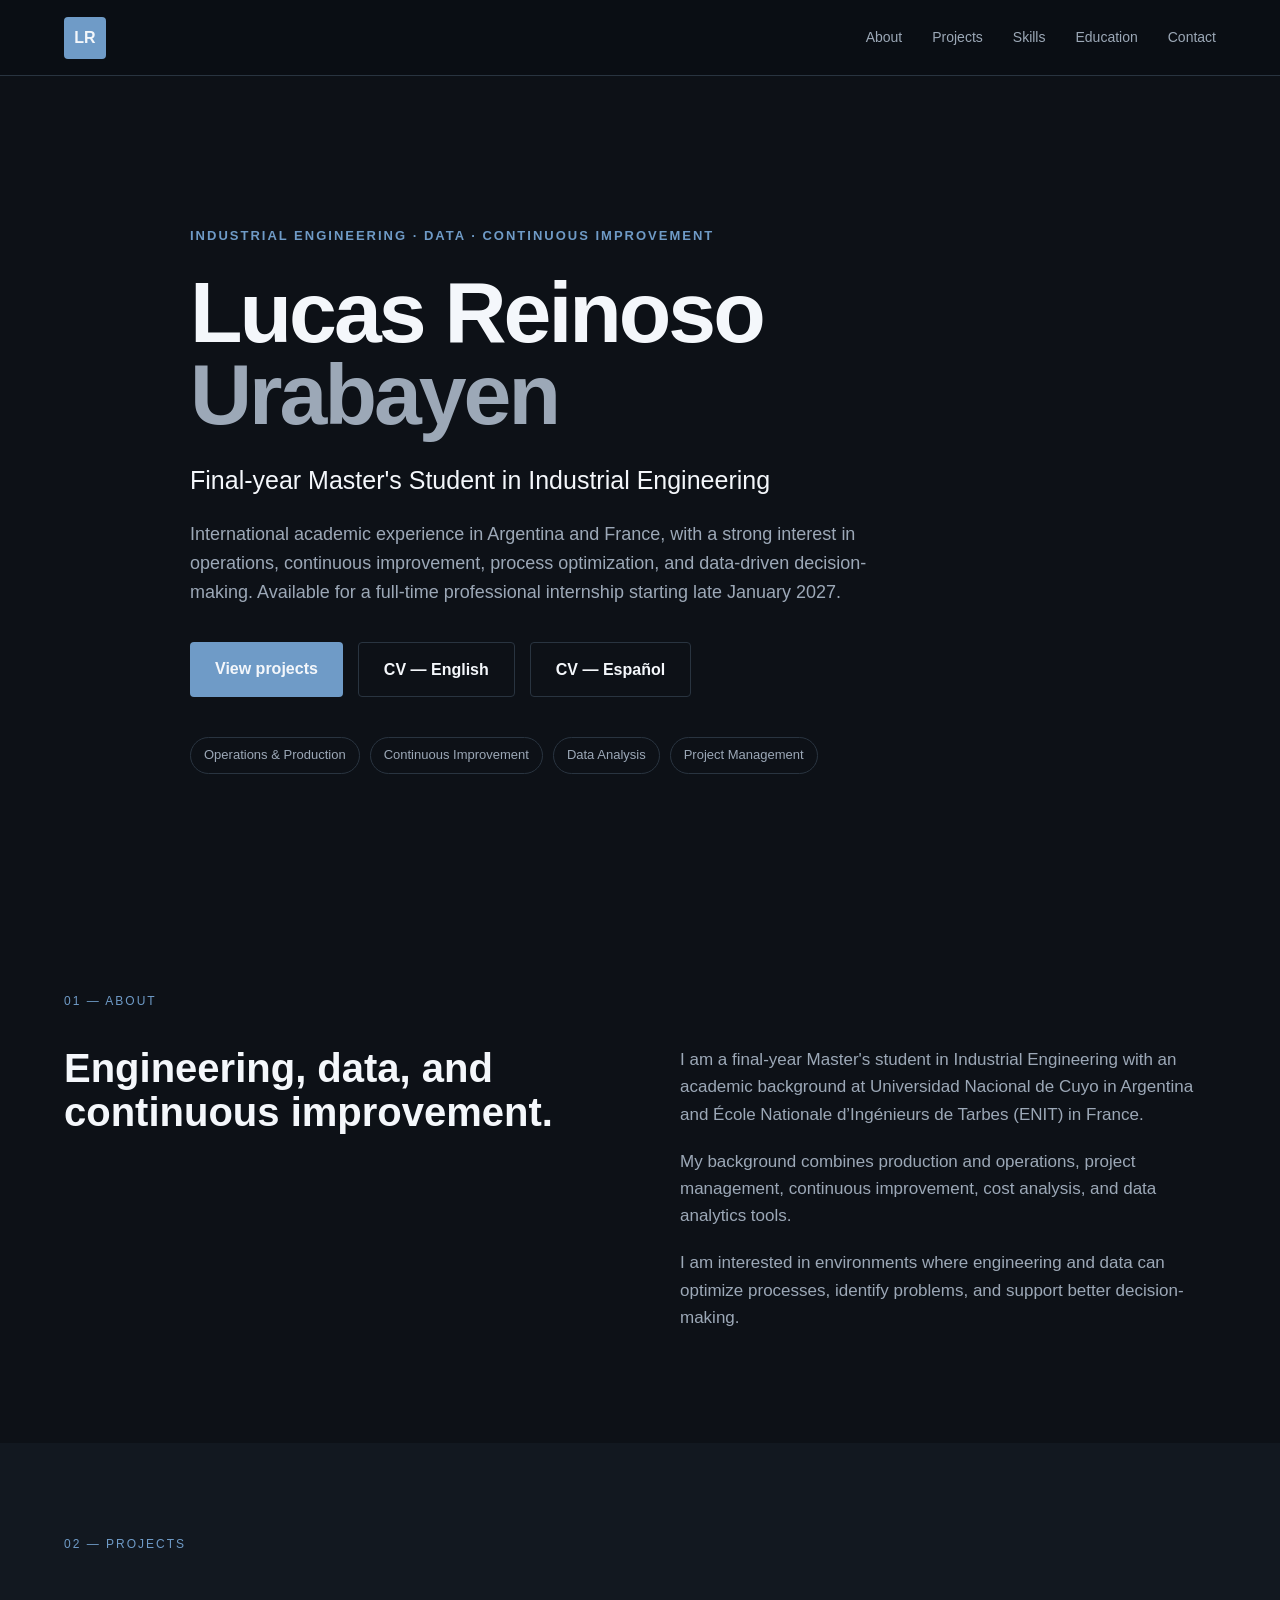
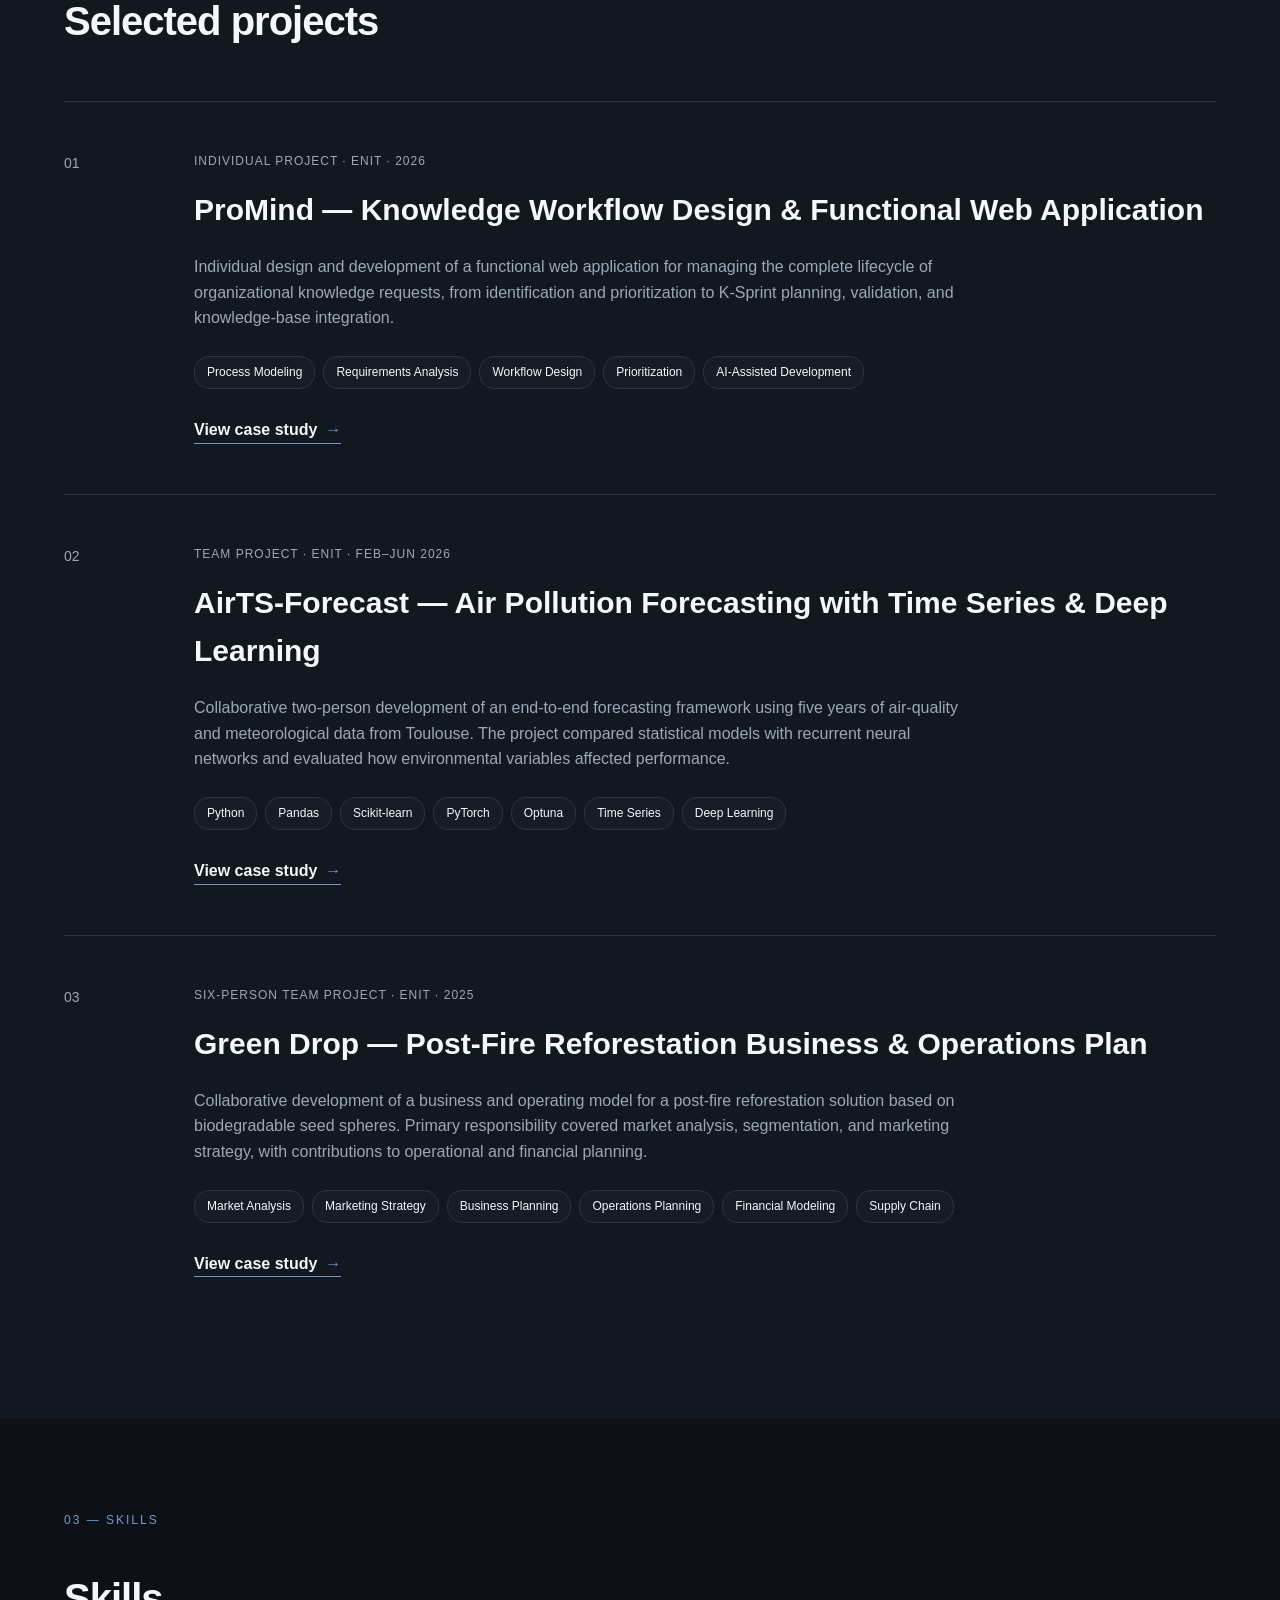
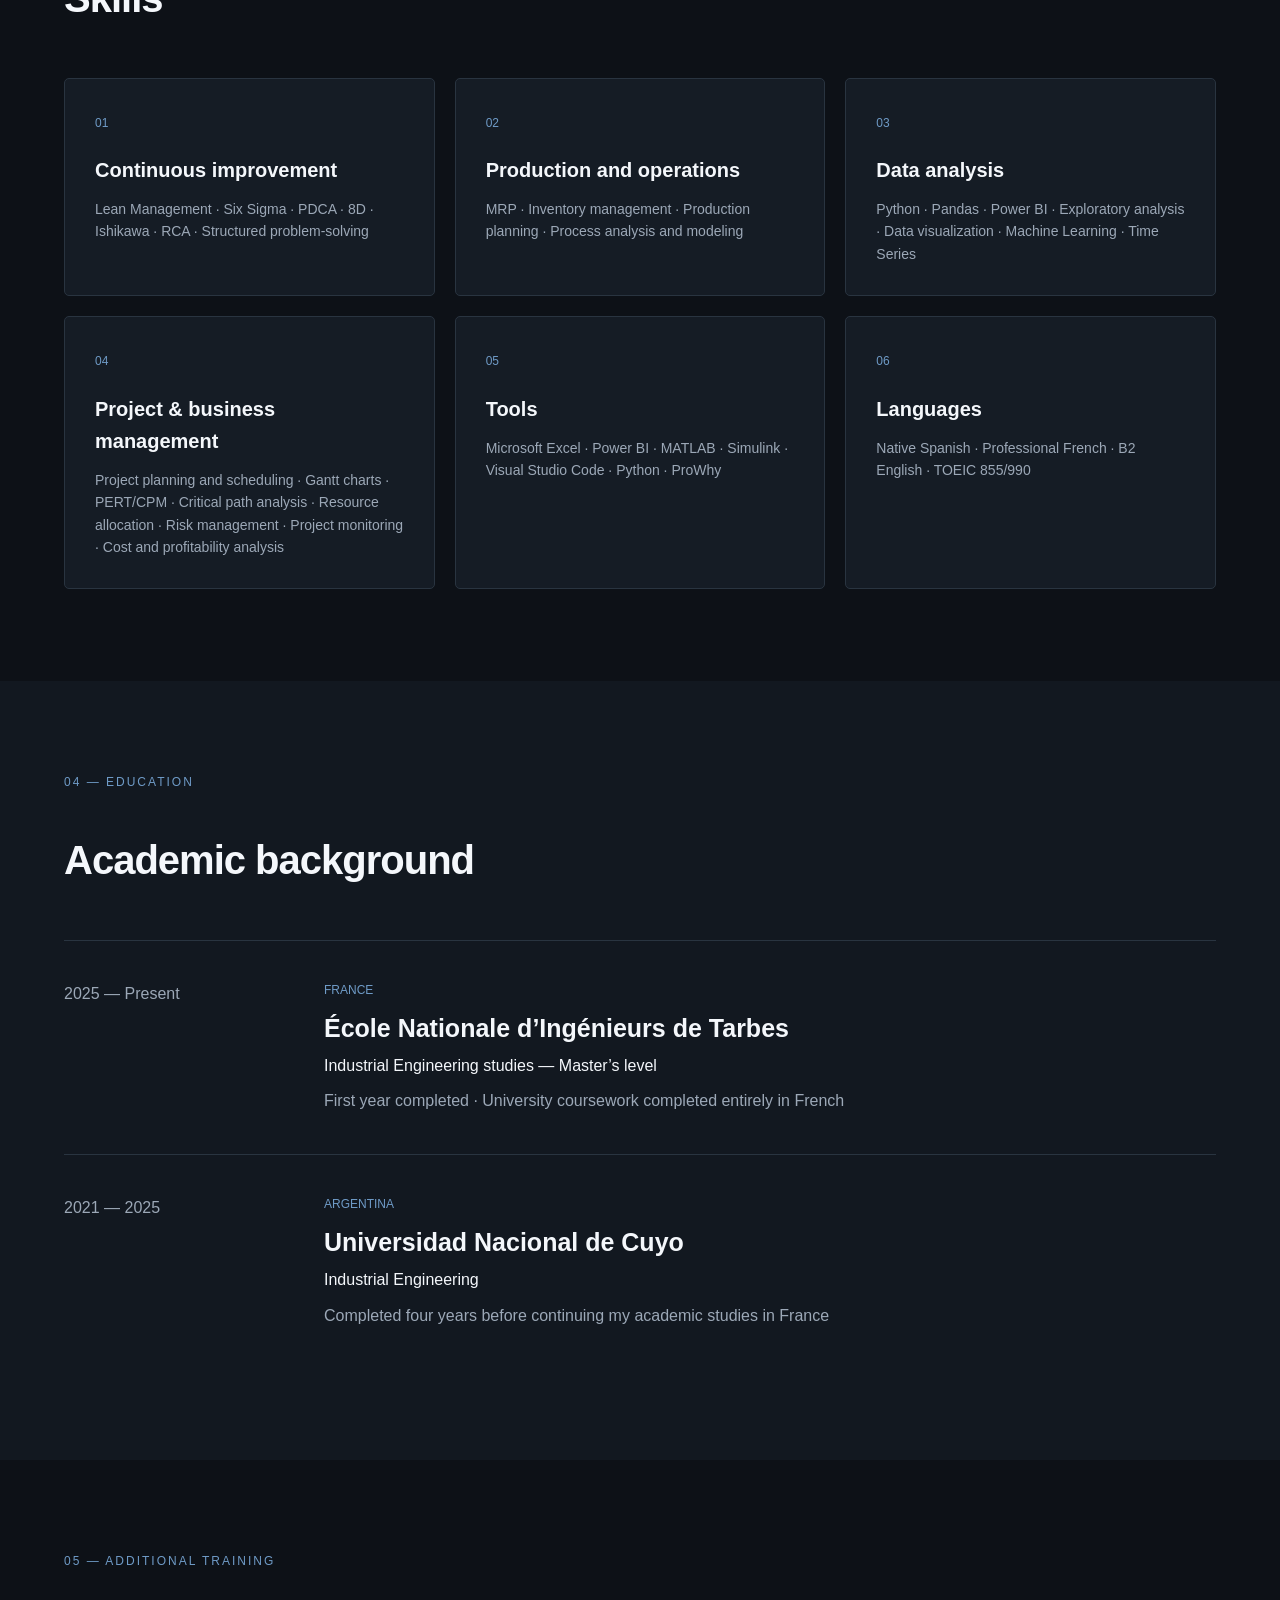
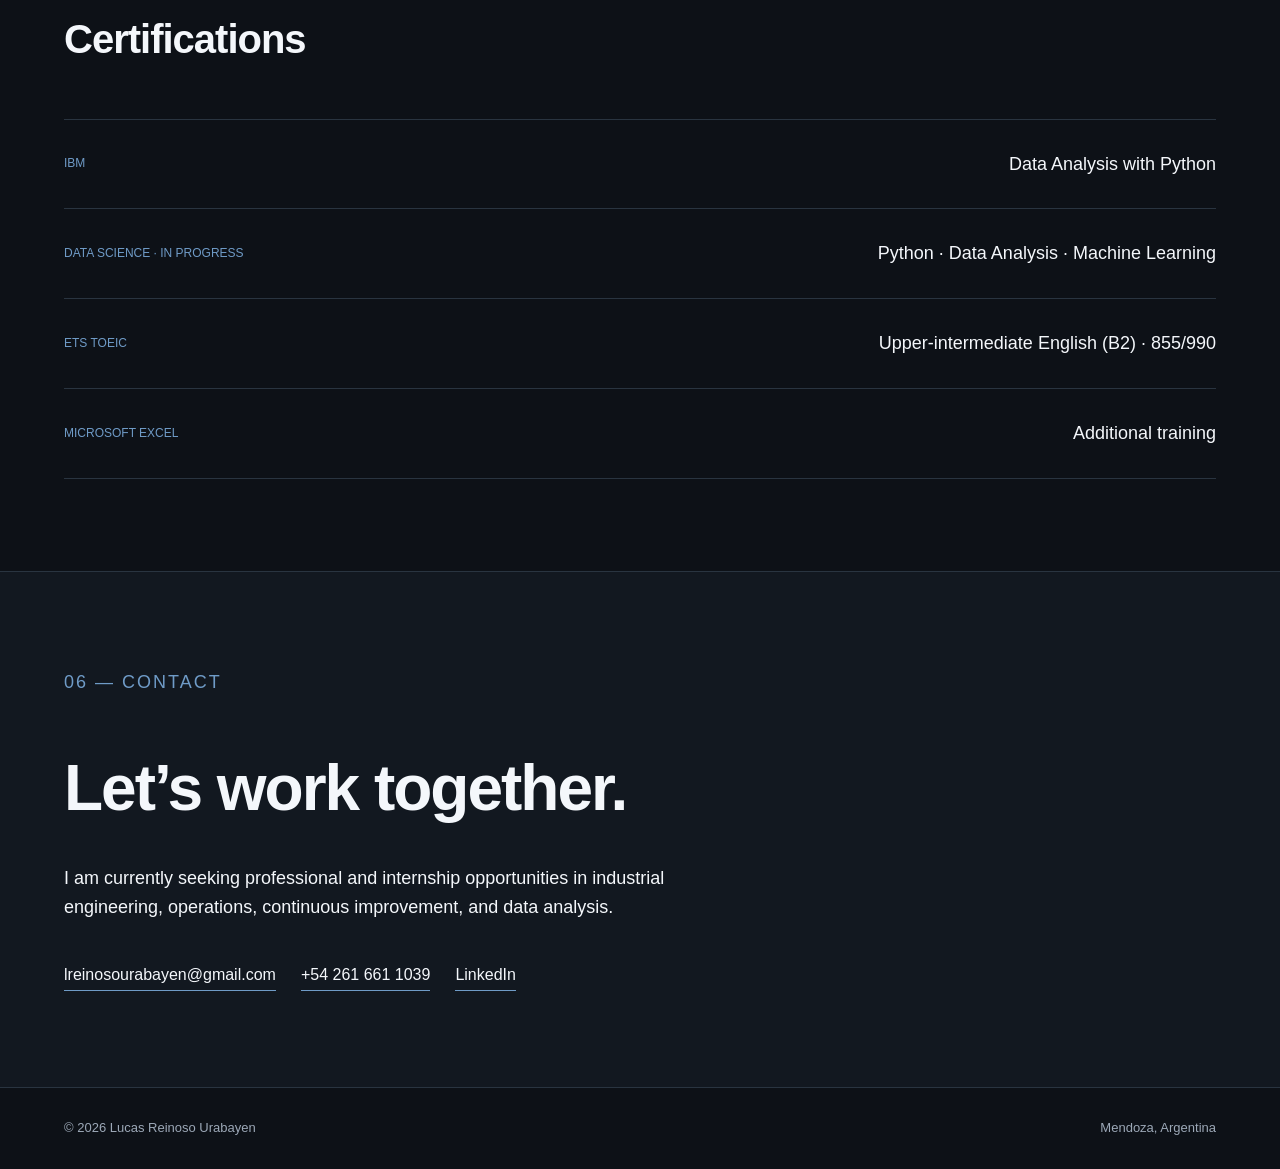
==== commit 87546651: "Update profile and internship availability Updated the description to reflect current academic statu" ====
--- a/index.html
+++ b/index.html
@@ -61,13 +61,13 @@
                 </h1>
 
                 <h2>
-                    Advanced Industrial Engineering Student
+                    Final-year Master's Student in Industrial Engineering
                 </h2>
 
                 <p class="hero-description">
                     International academic experience in Argentina and France,
                     with a strong interest in operations, continuous improvement,
-                    process optimization, and data-driven decision-making.
+                    process optimization, and data-driven decision-making. Available for a full-time professional internship starting late January 2027.
                 </p>
 
                 <div class="hero-buttons">
@@ -128,7 +128,7 @@
                     <div class="about-text">
 
                         <p>
-                            I am an advanced Industrial Engineering student with
+                            I am a final-year Master's student in Industrial Engineering with
                             an academic background at Universidad Nacional de
                             Cuyo in Argentina and École Nationale d’Ingénieurs
                             de Tarbes (ENIT) in France.
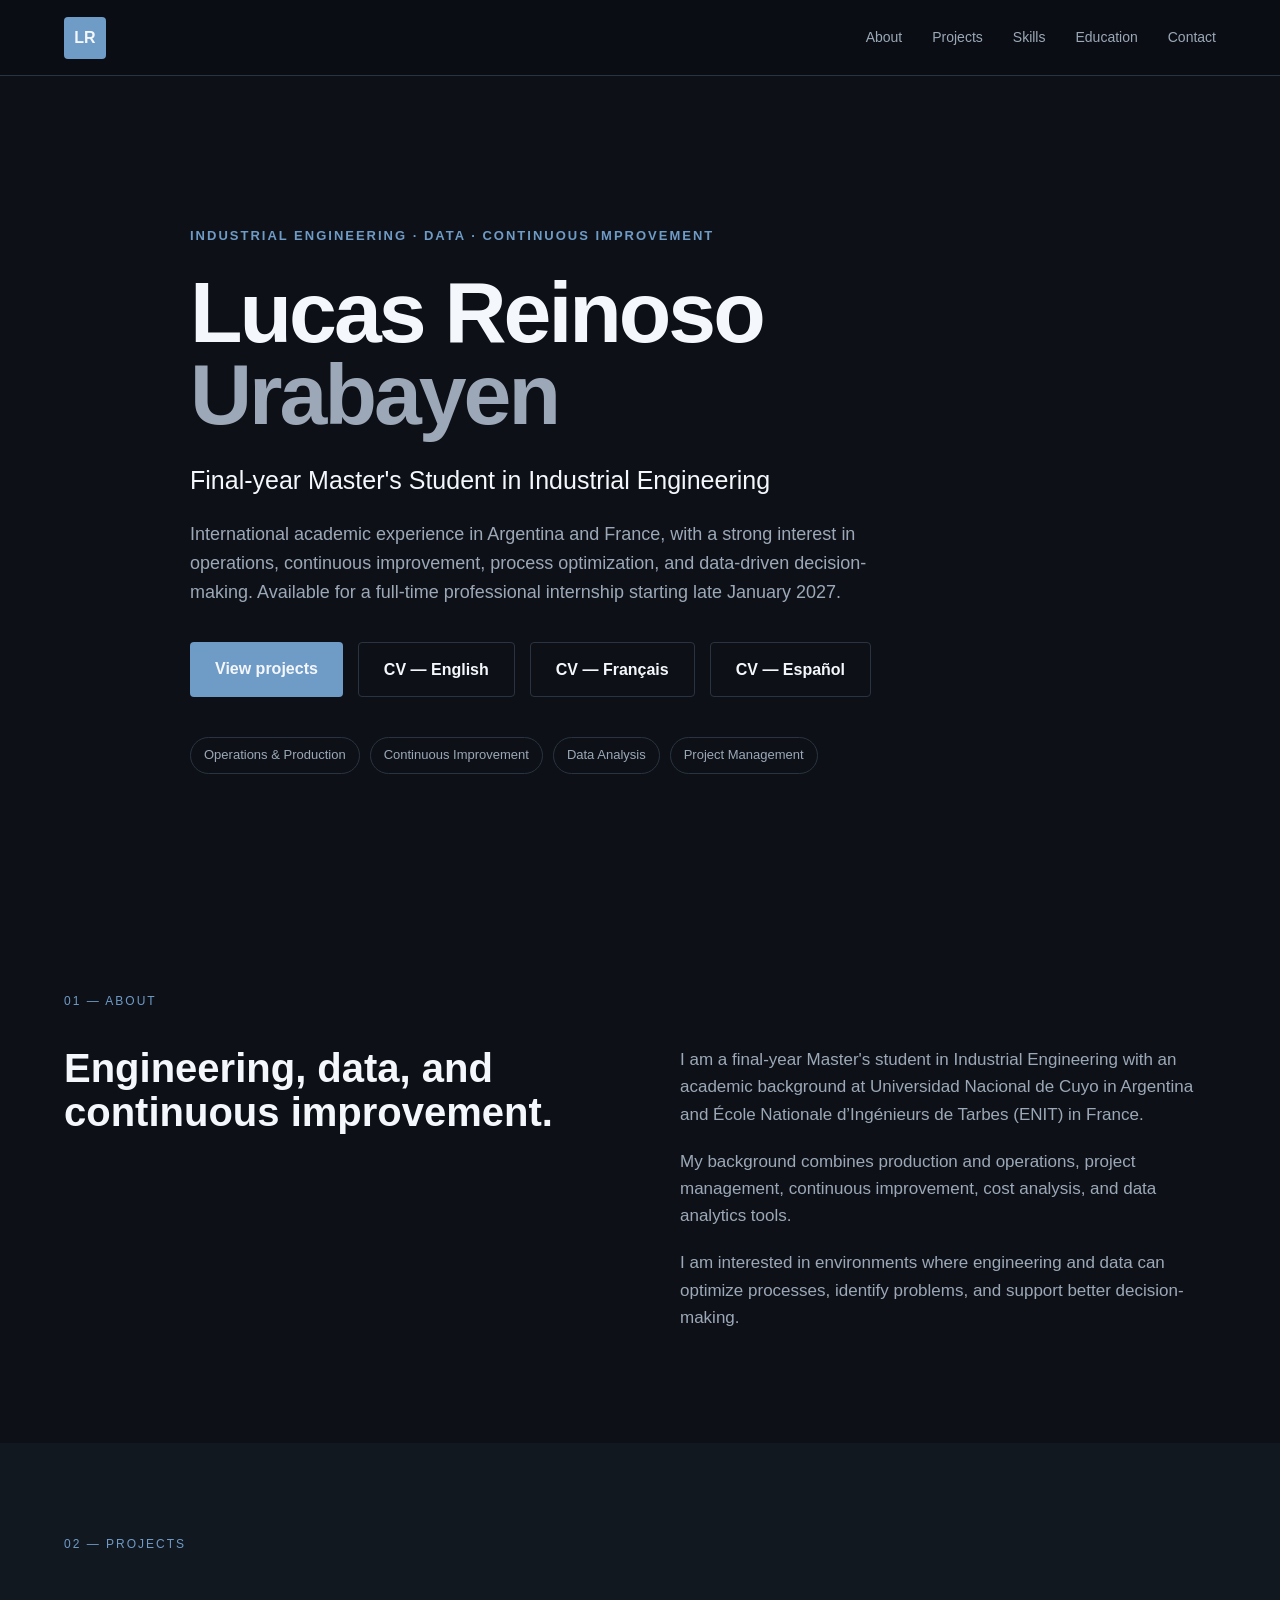
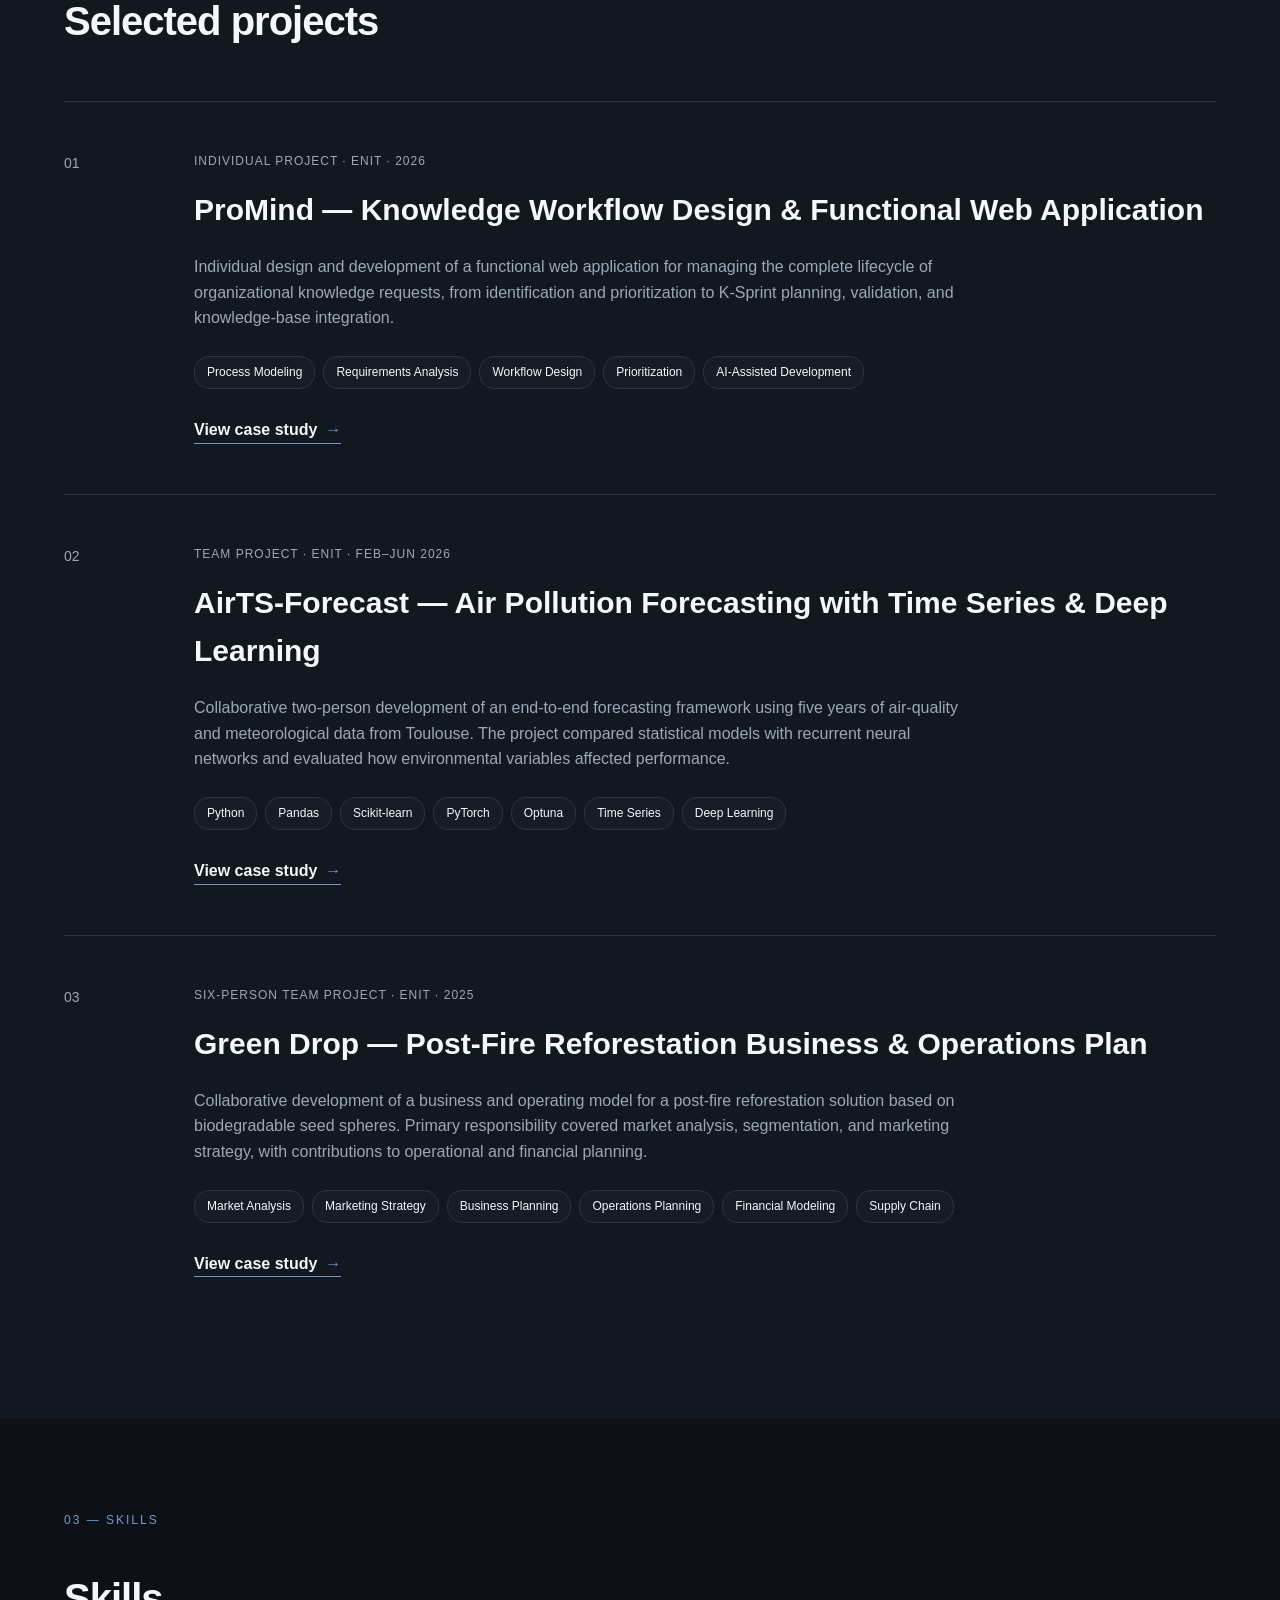
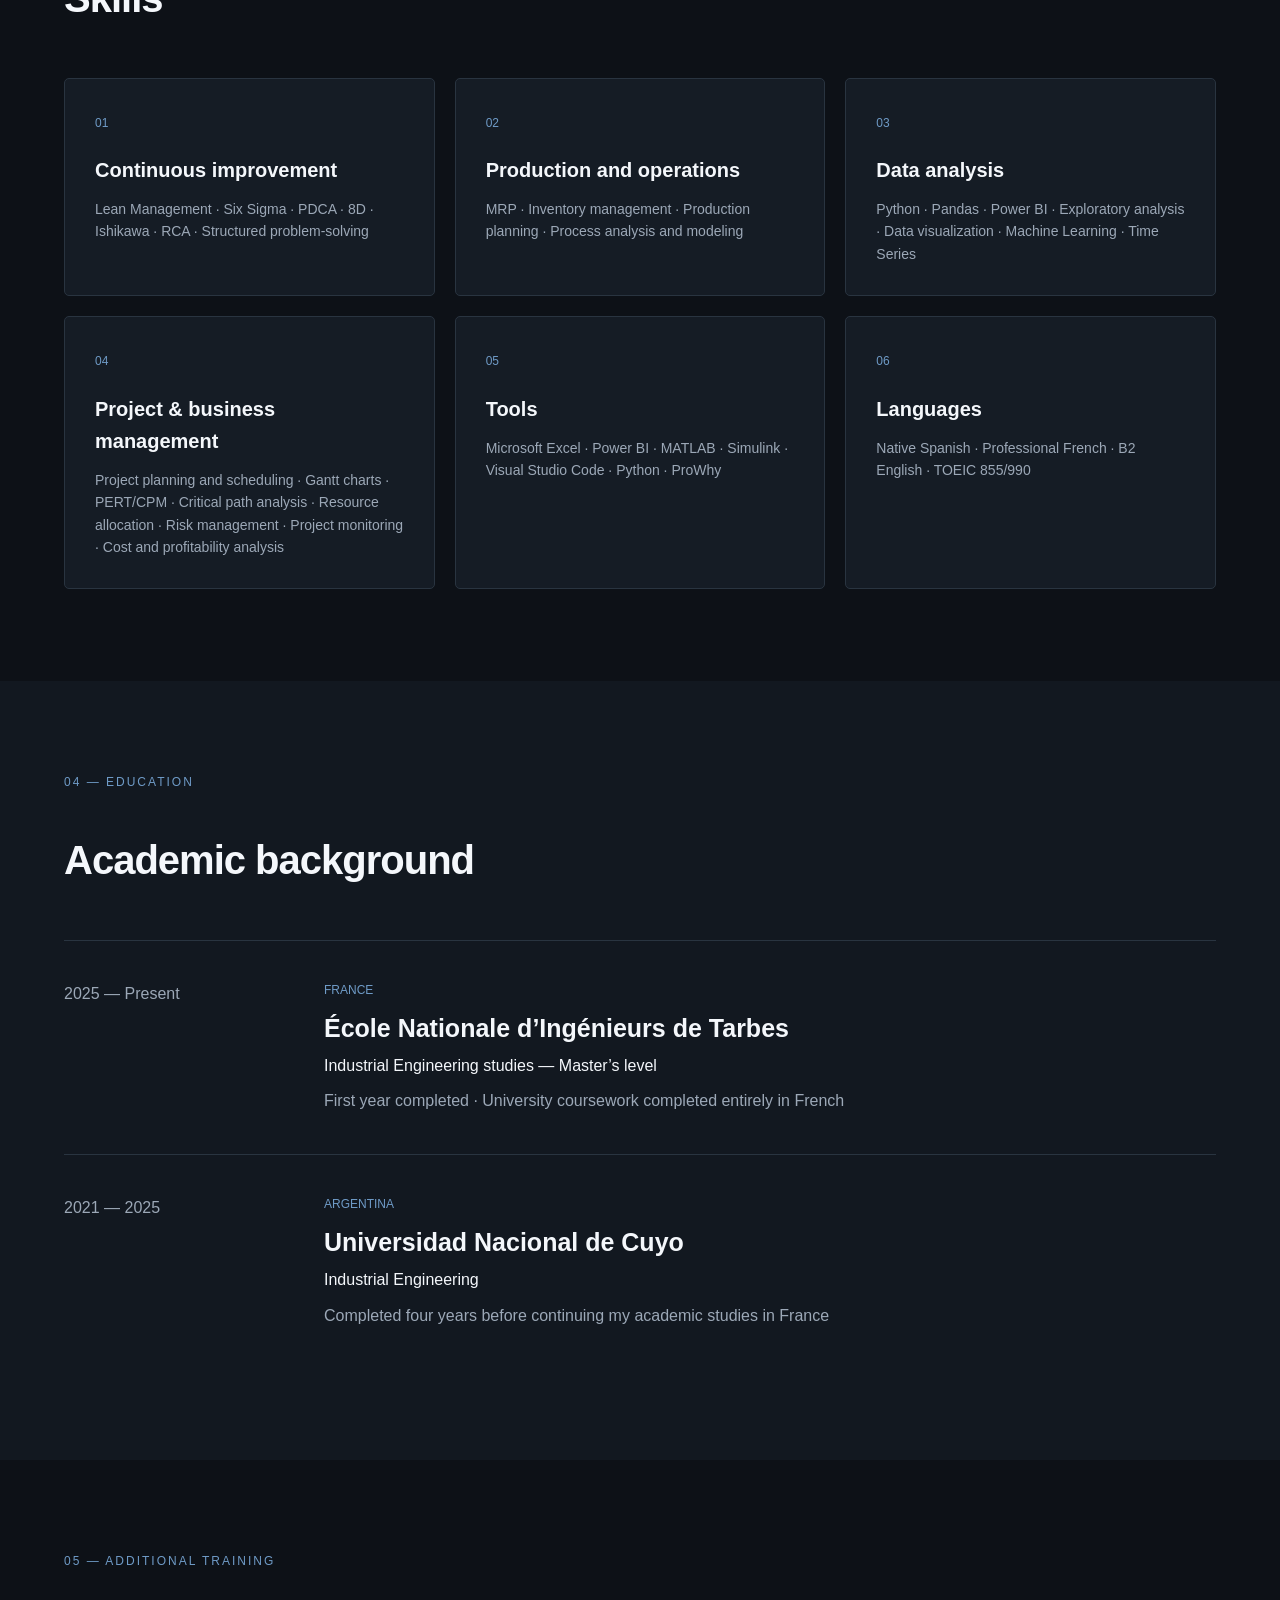
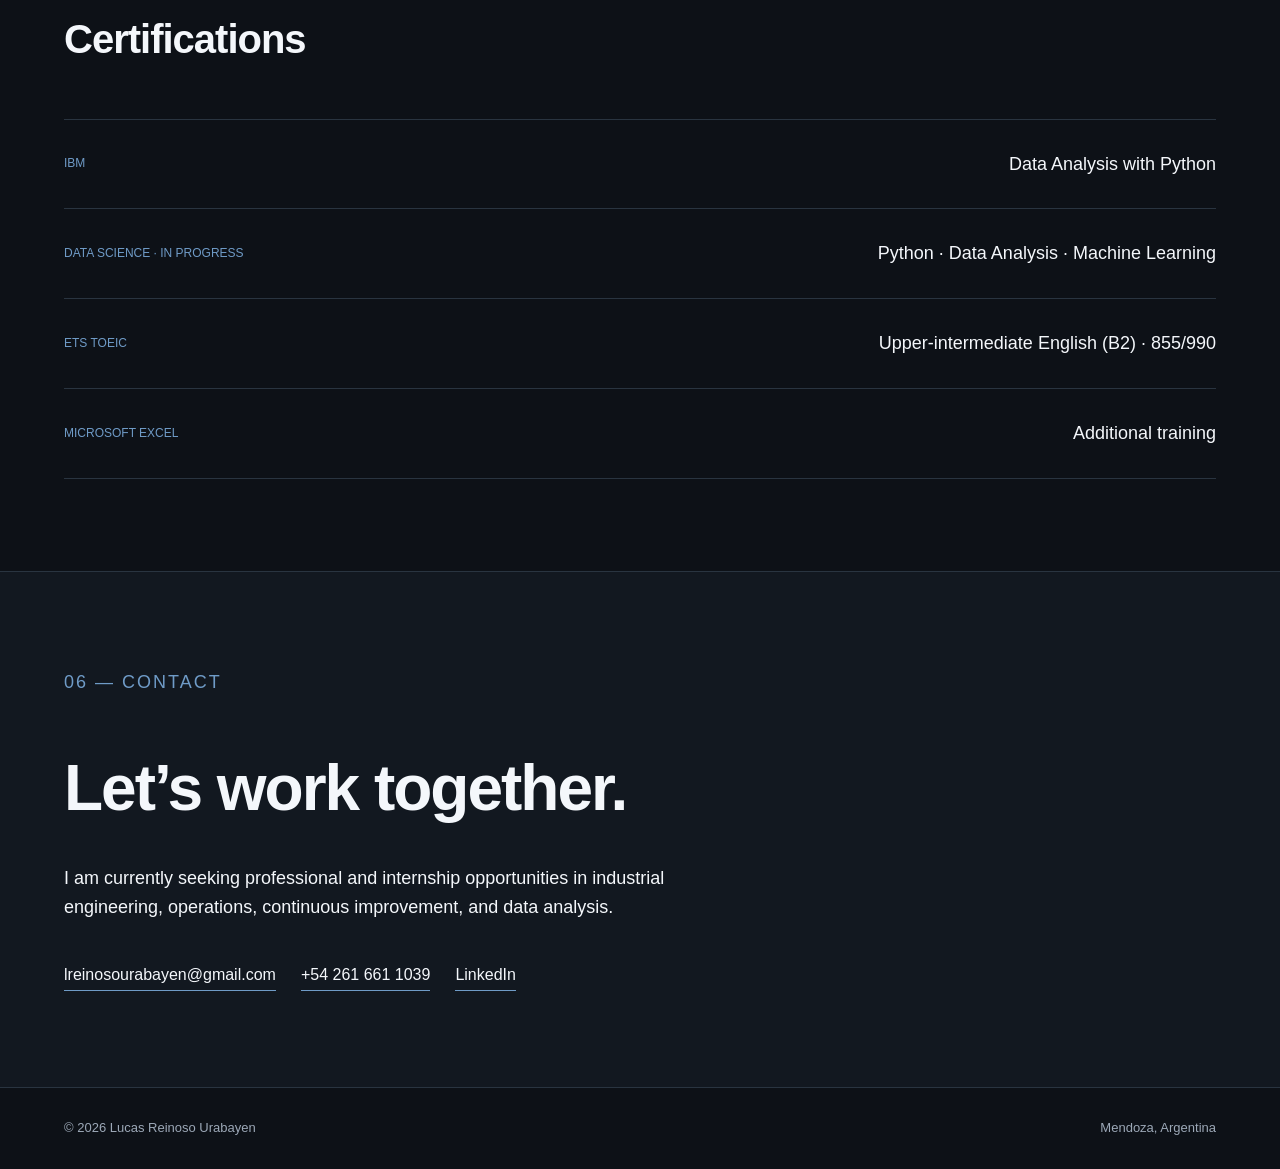
==== commit f3be8dae: "Update CVs in Spanish, English, and French" ====
--- a/index.html
+++ b/index.html
@@ -86,6 +86,15 @@
                     </a>
 
                     <a
+                        href="Lucas_Reinoso_Urabayen_CV_FR.pdf"
+                        target="_blank"
+                        rel="noopener noreferrer"
+                        class="btn secondary"
+                    >
+                        CV — Français
+                    </a>
+
+                    <a
                         href="Lucas_Reinoso_Urabayen_CV_ES.pdf"
                         target="_blank"
                         rel="noopener noreferrer"
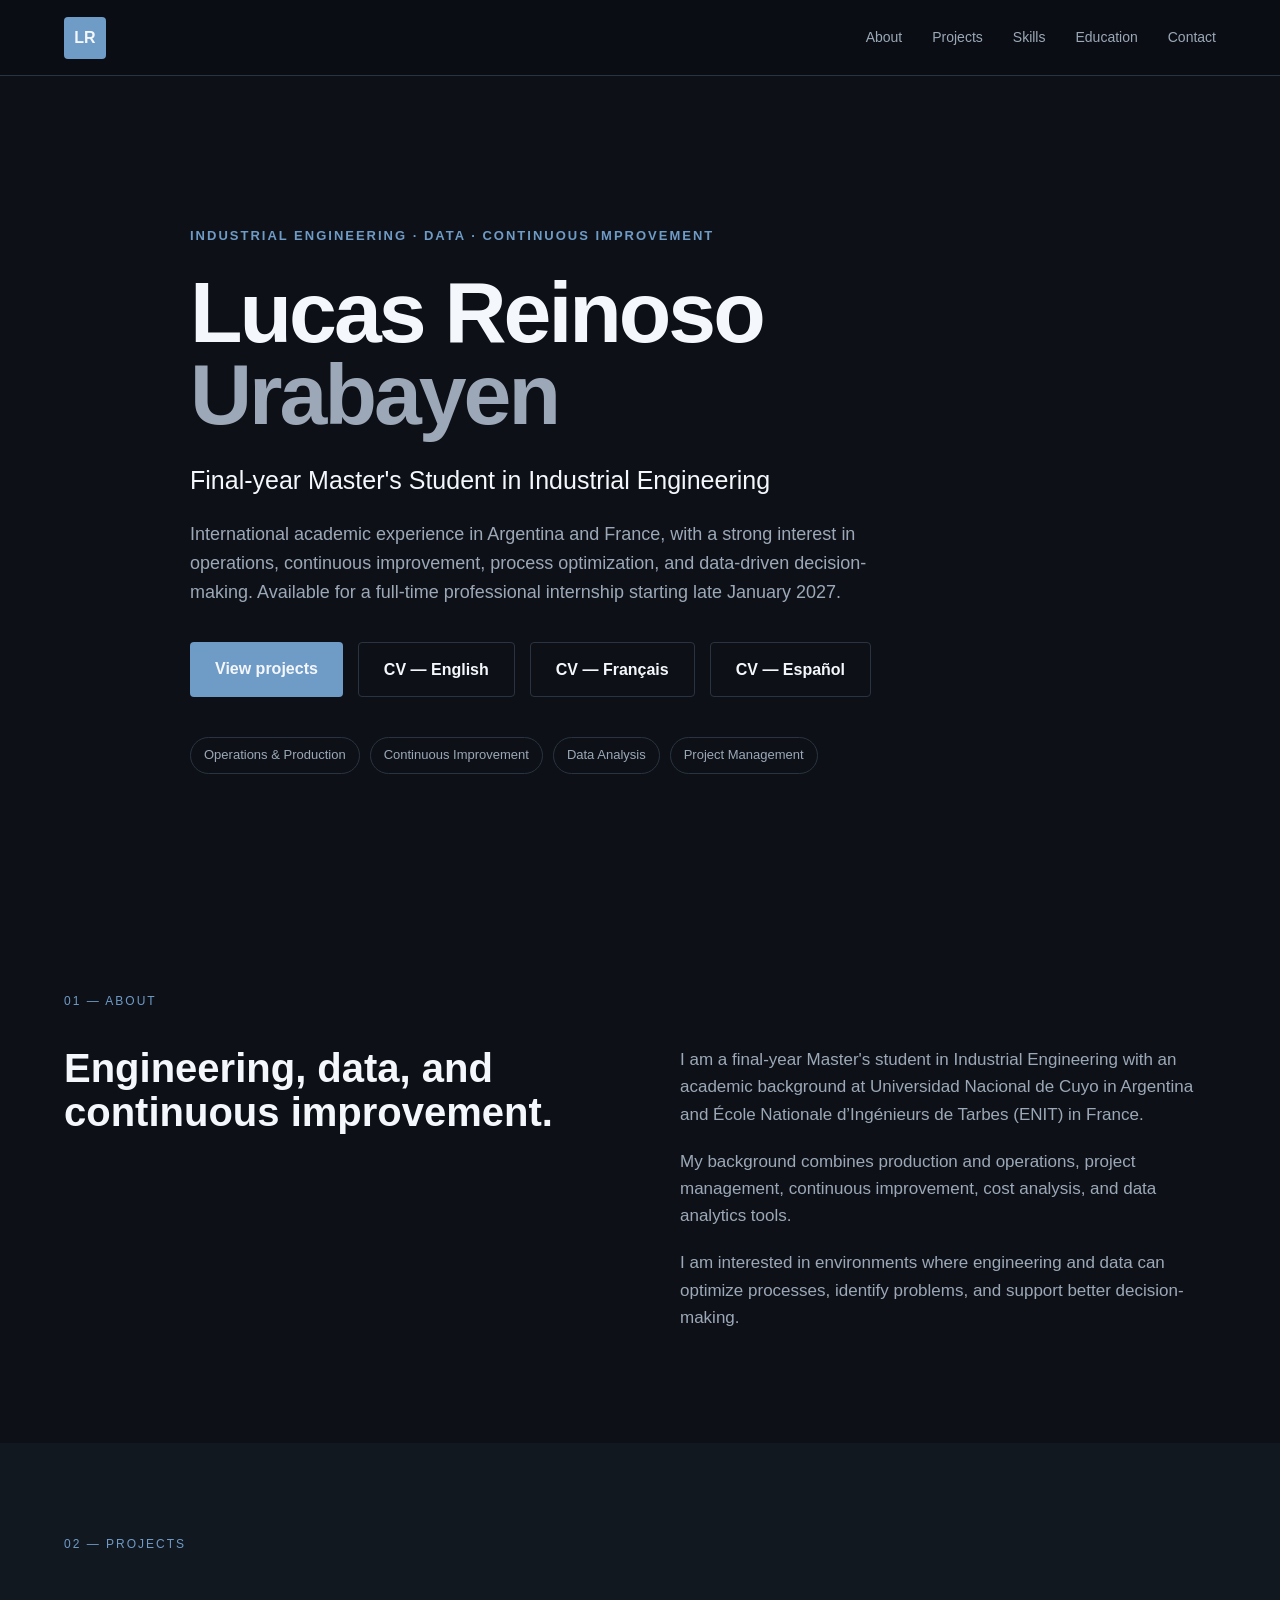
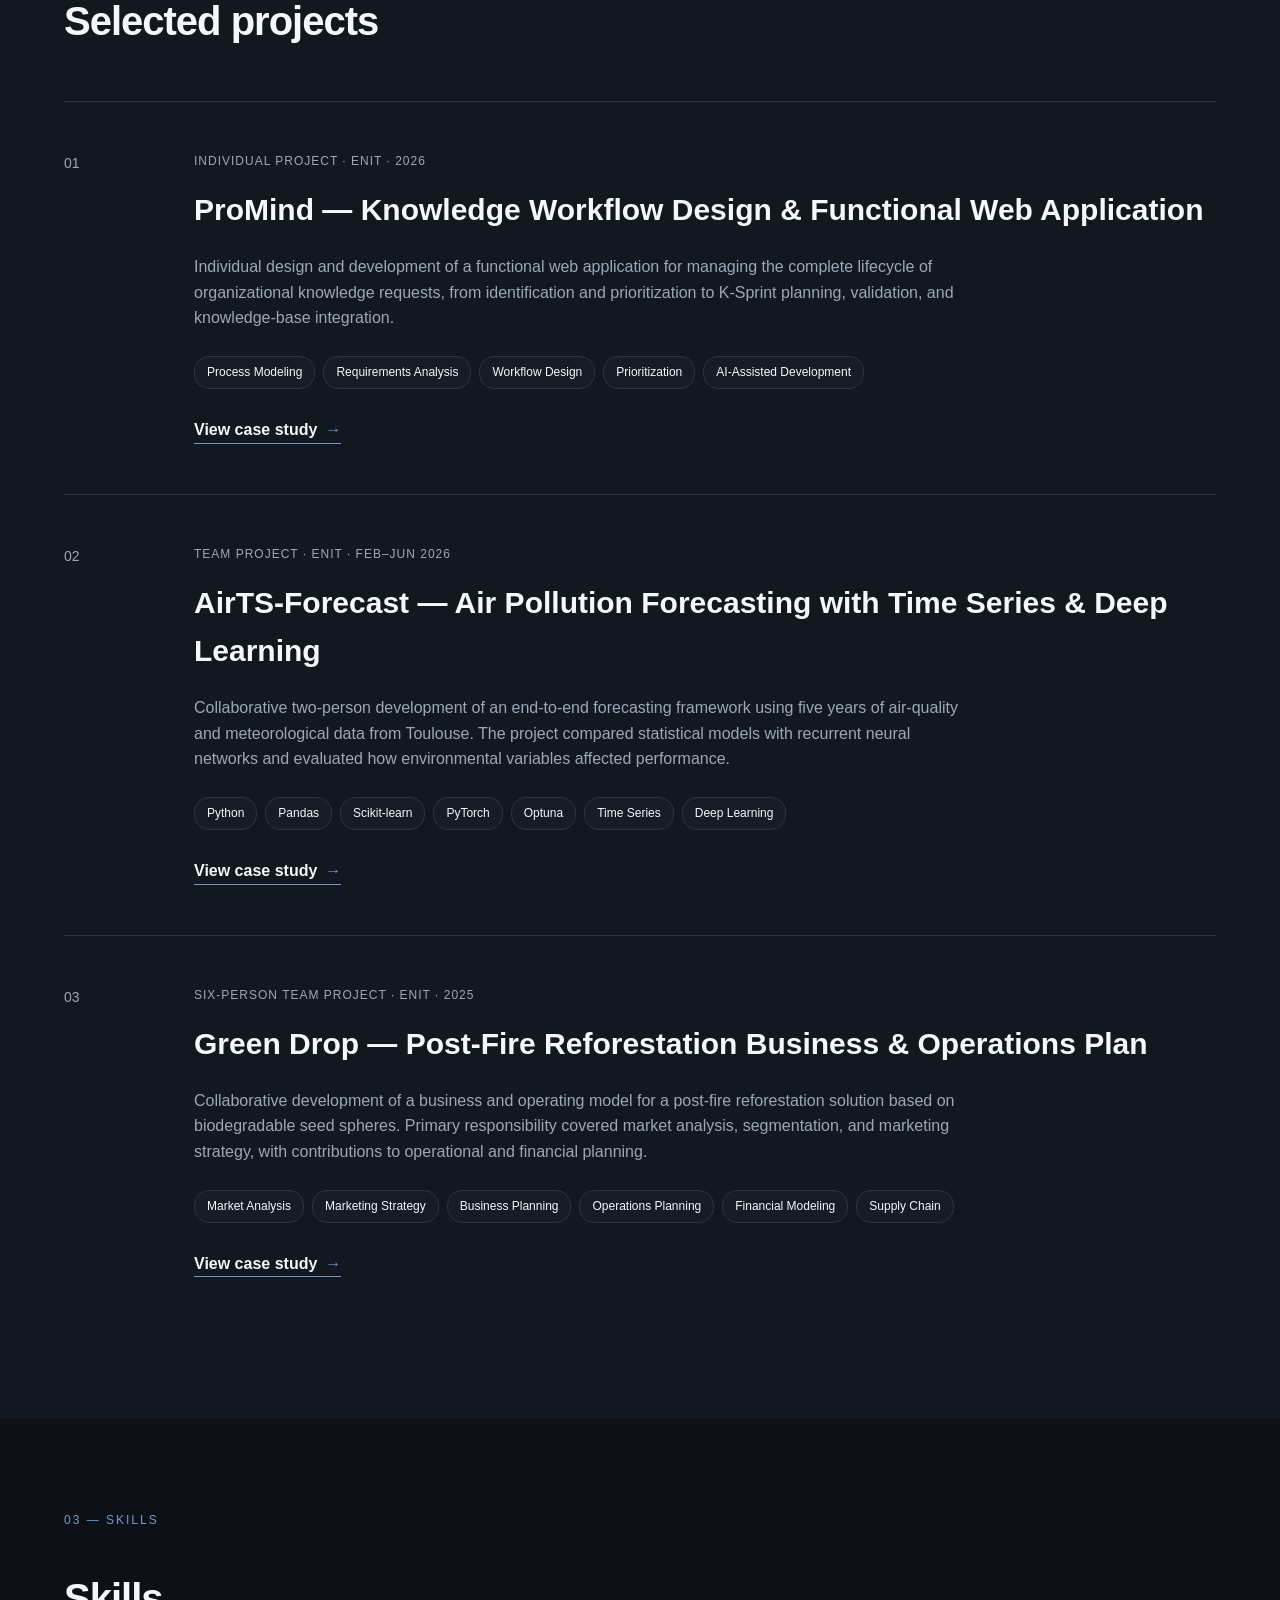
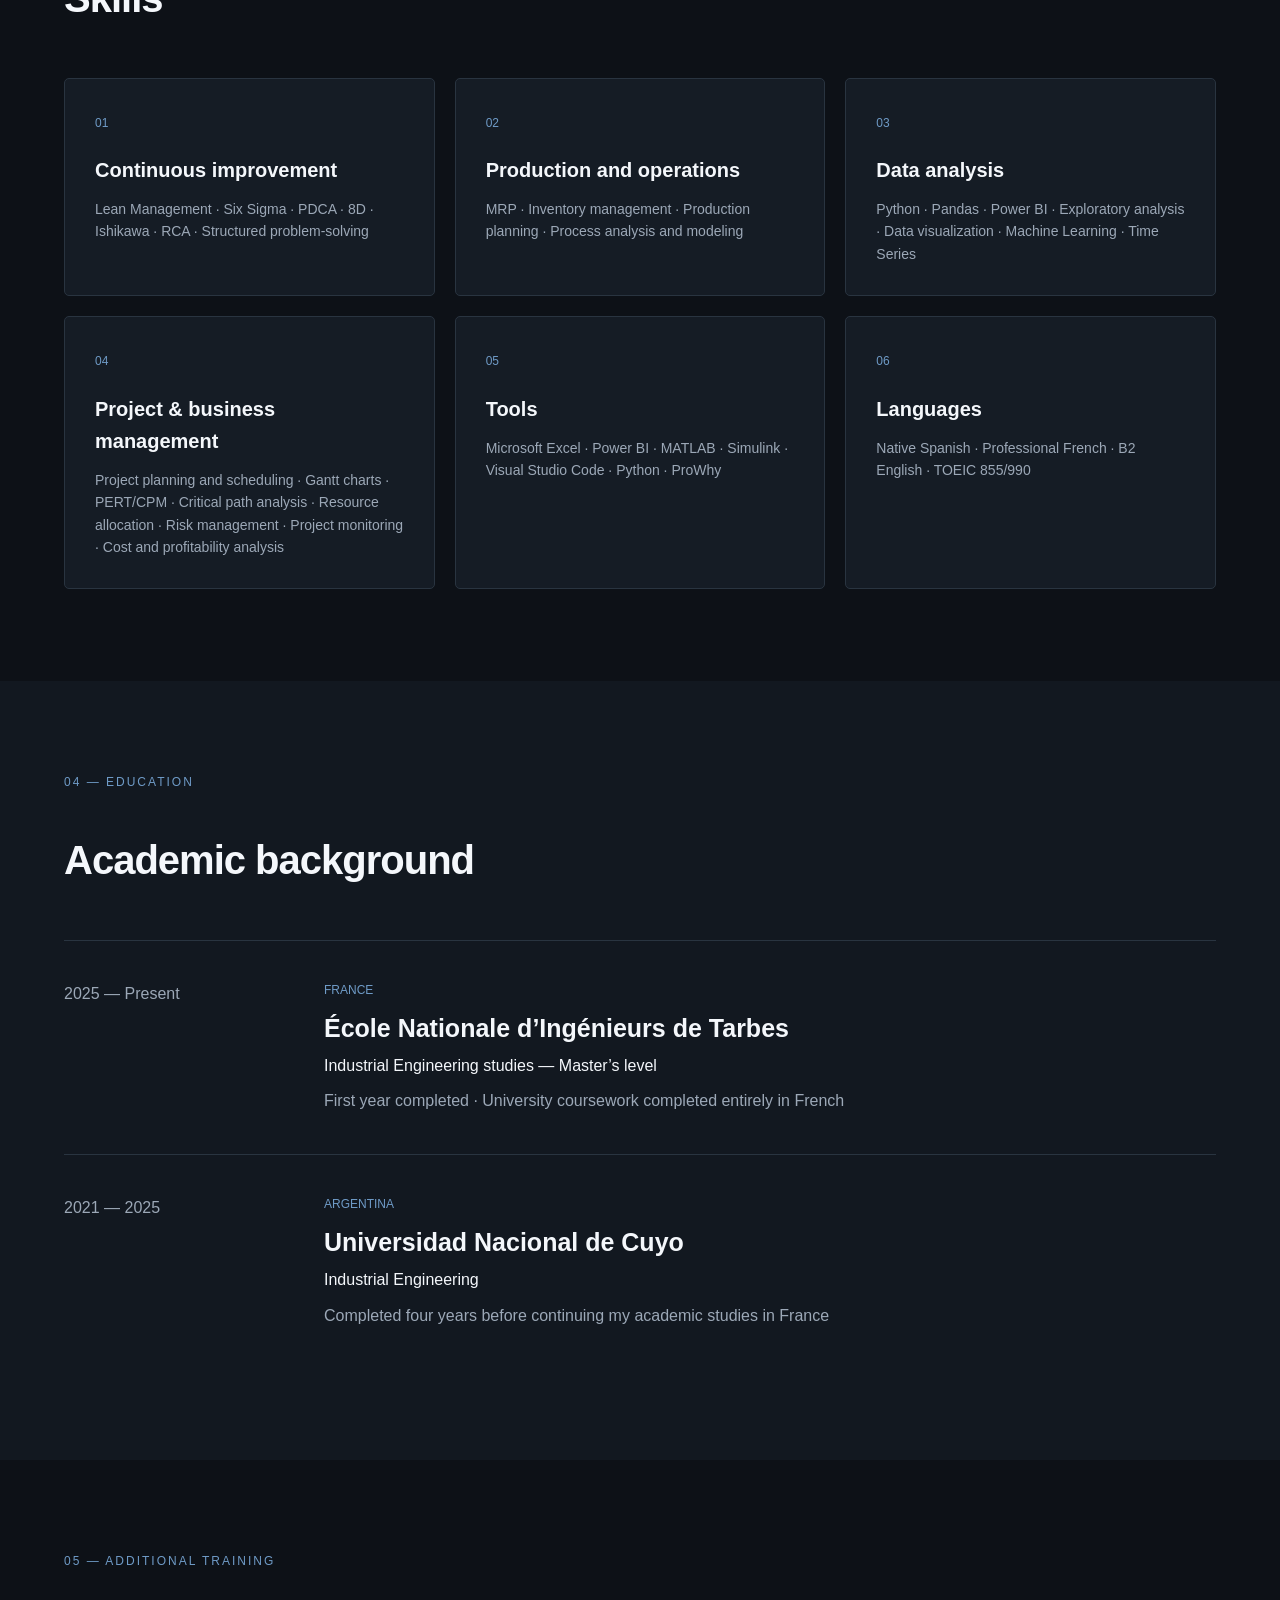
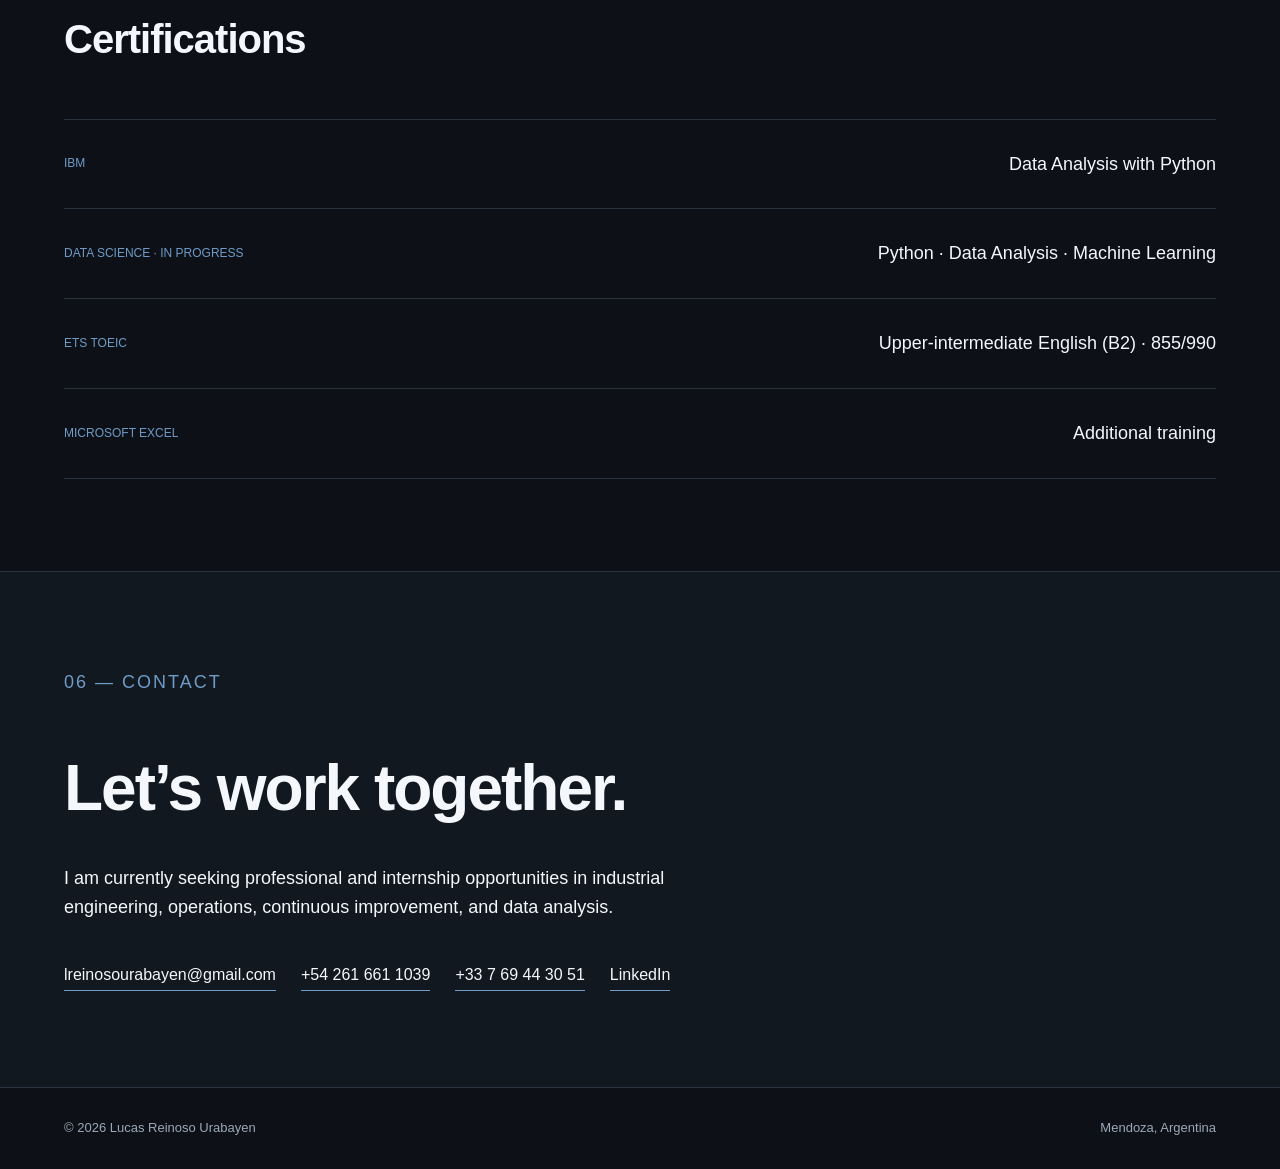
==== commit 3e044b3b: "Update CV contact details with French phone number" ====
--- a/index.html
+++ b/index.html
@@ -585,8 +585,12 @@
                         +54 261 661 1039
                     </a>
 
+                    <a href="tel:+33769443051">
+                        +33 7 69 44 30 51
+                    </a>
+
                     <a
-                        href="https://www.linkedin.com/in/lucas-reinoso-057987300"
+                        href="https://www.linkedin.com/in/lucas-reinoso-urabayen-057987300"
                         target="_blank"
                         rel="noopener noreferrer"
                     >
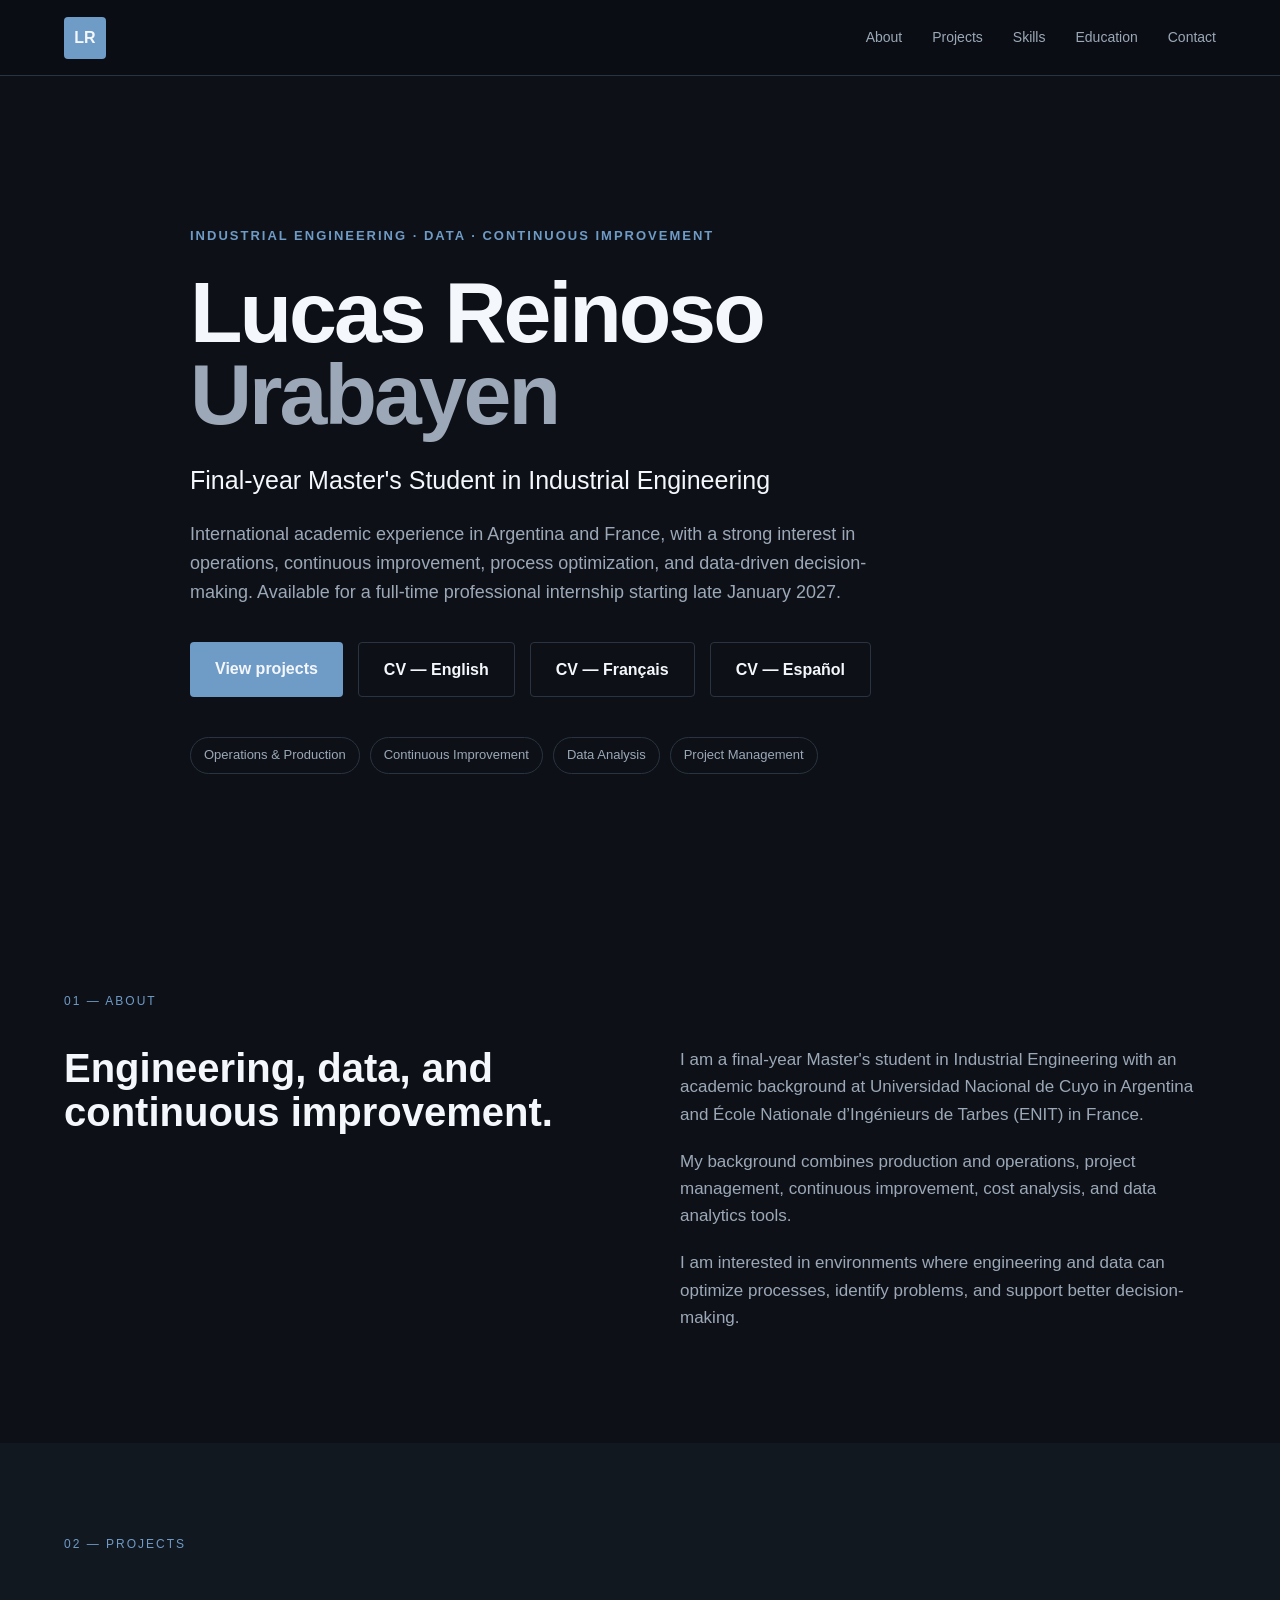
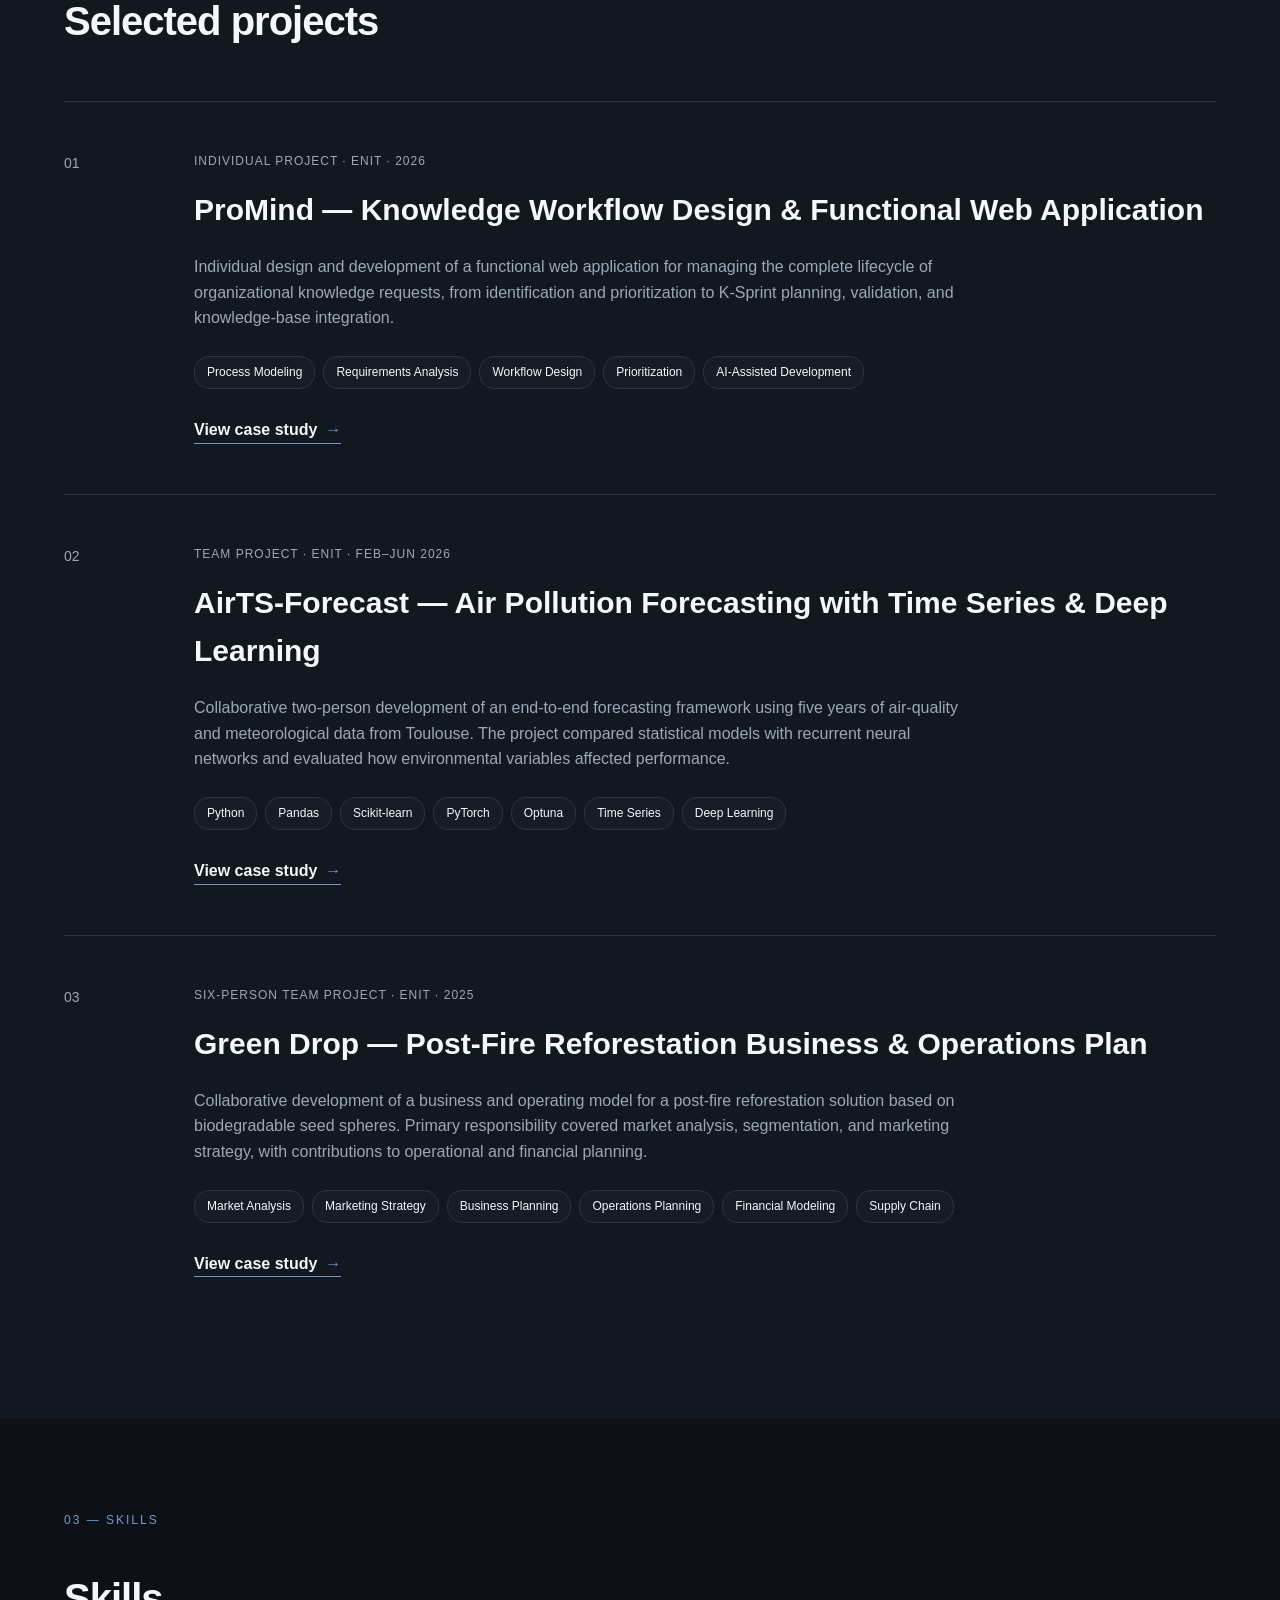
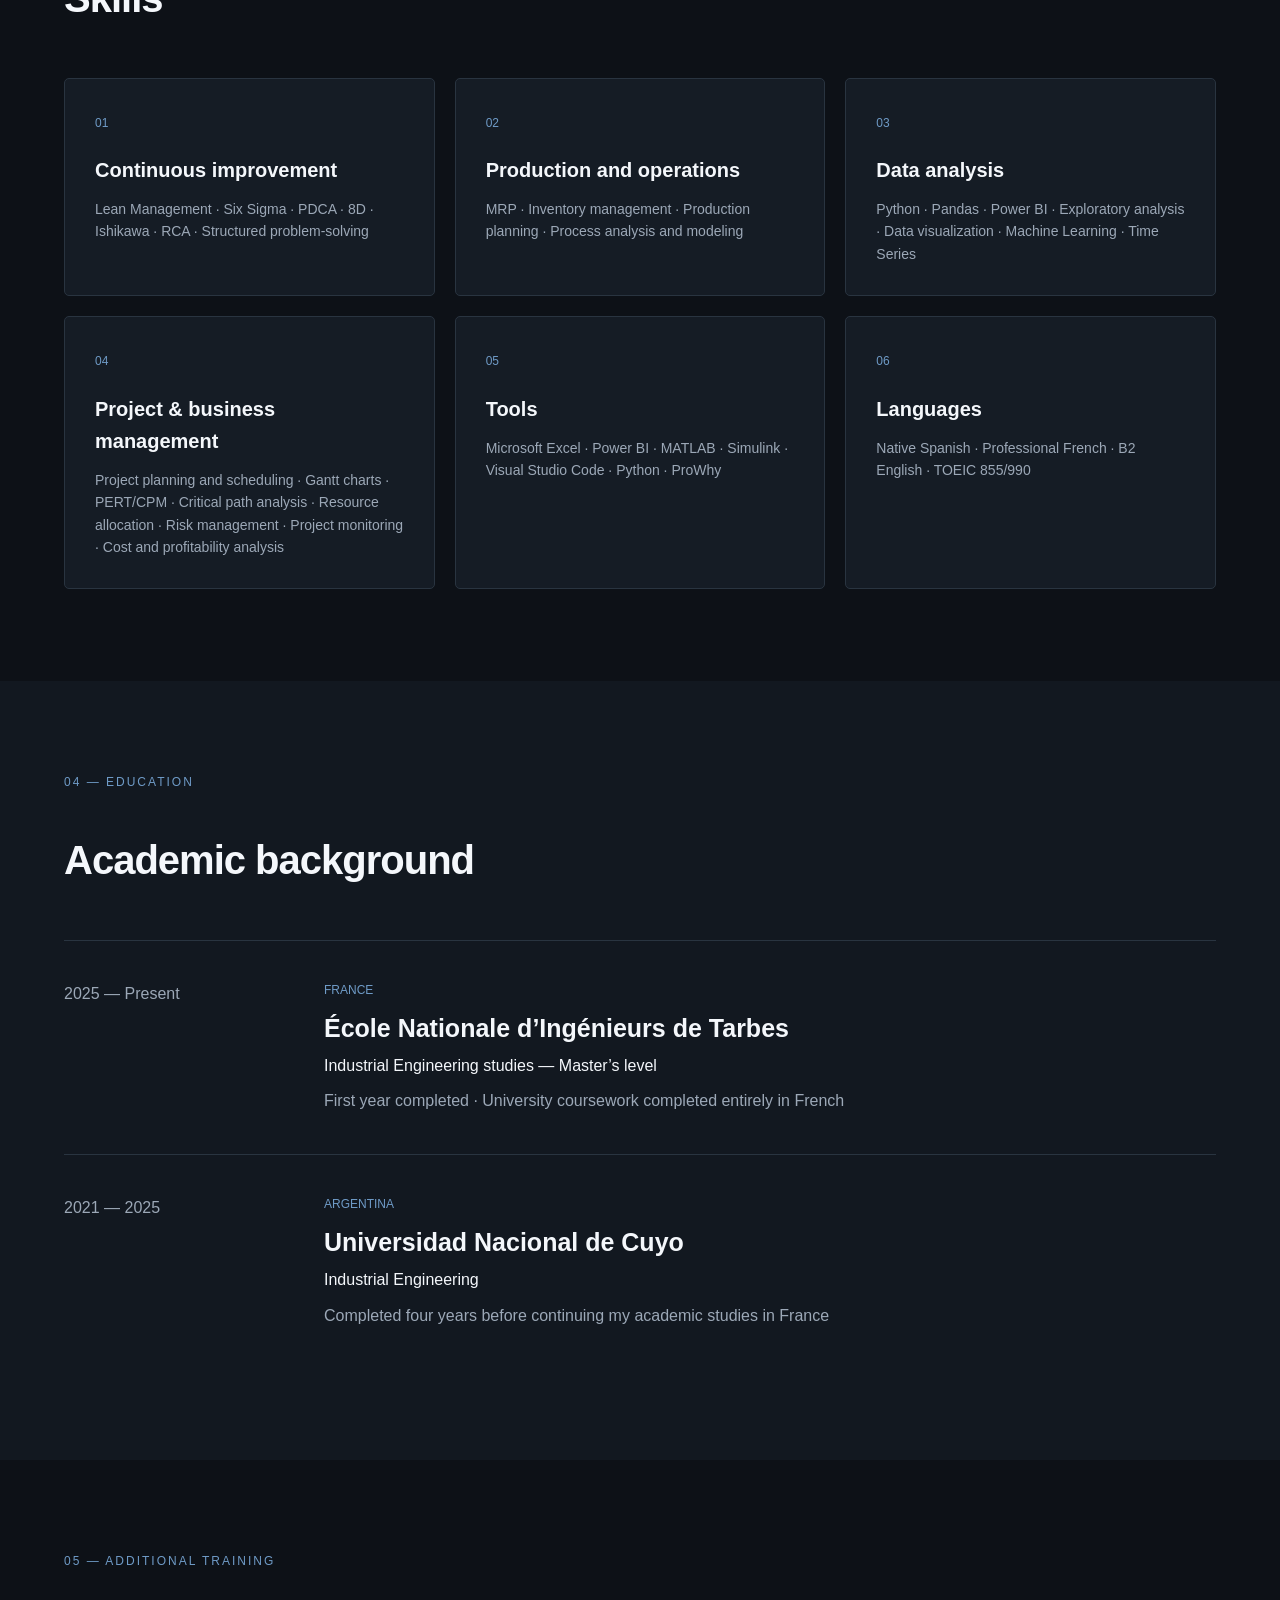
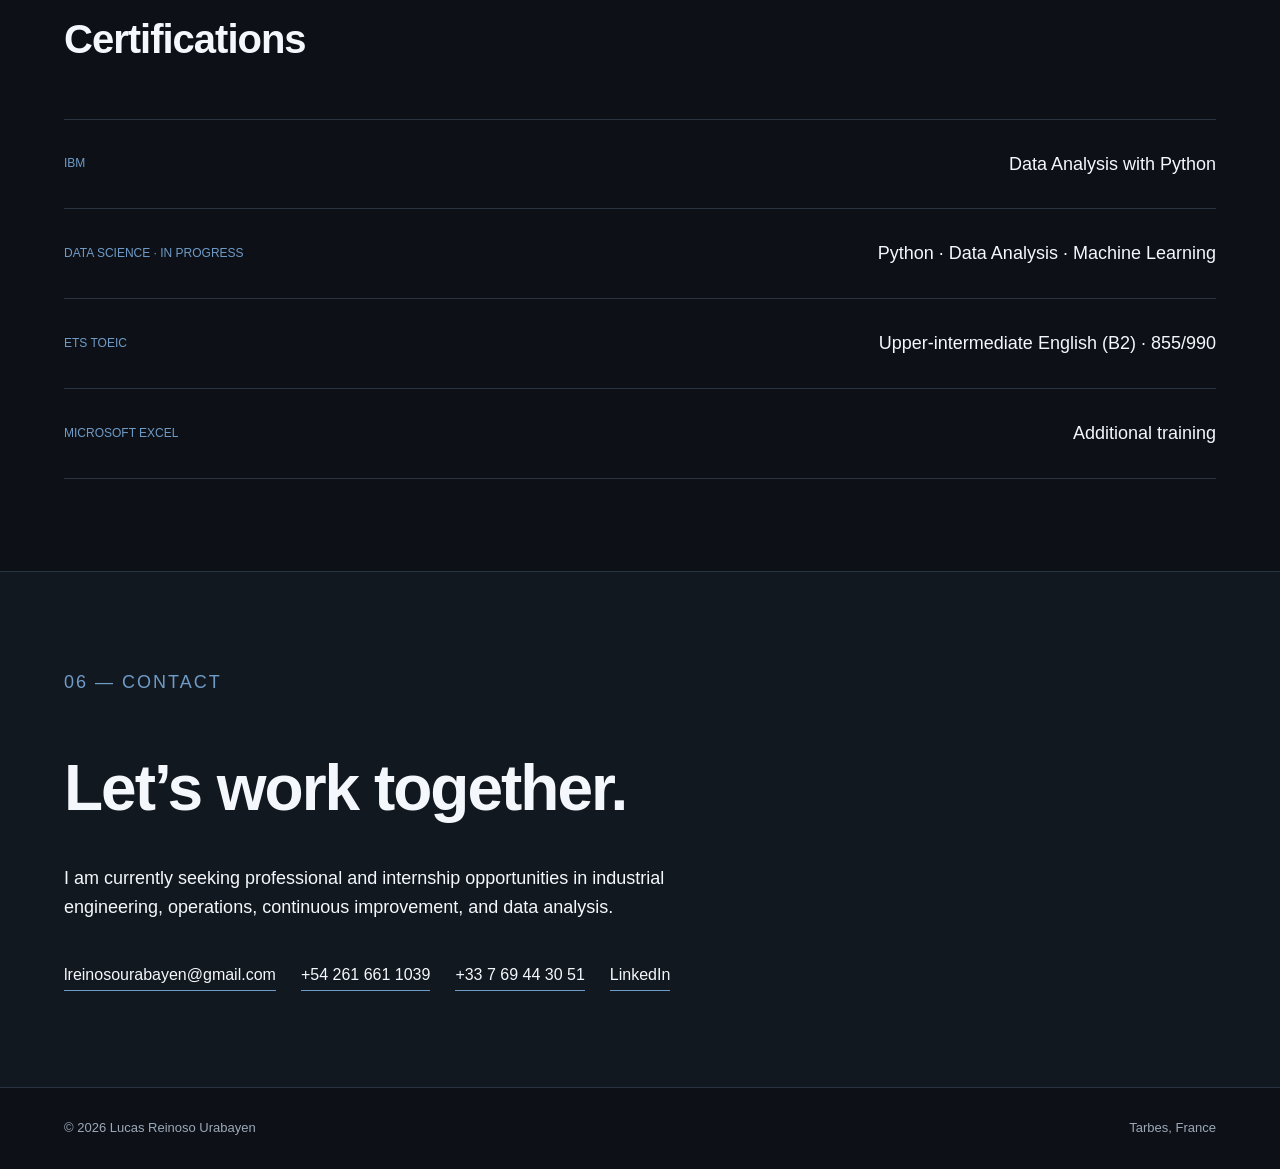
==== commit 2acfd7ae: "Update location to Tarbes, France" ====
--- a/index.html
+++ b/index.html
@@ -616,7 +616,7 @@
             </p>
 
             <p>
-                Mendoza, Argentina
+                Tarbes, France
             </p>
 
         </div>
